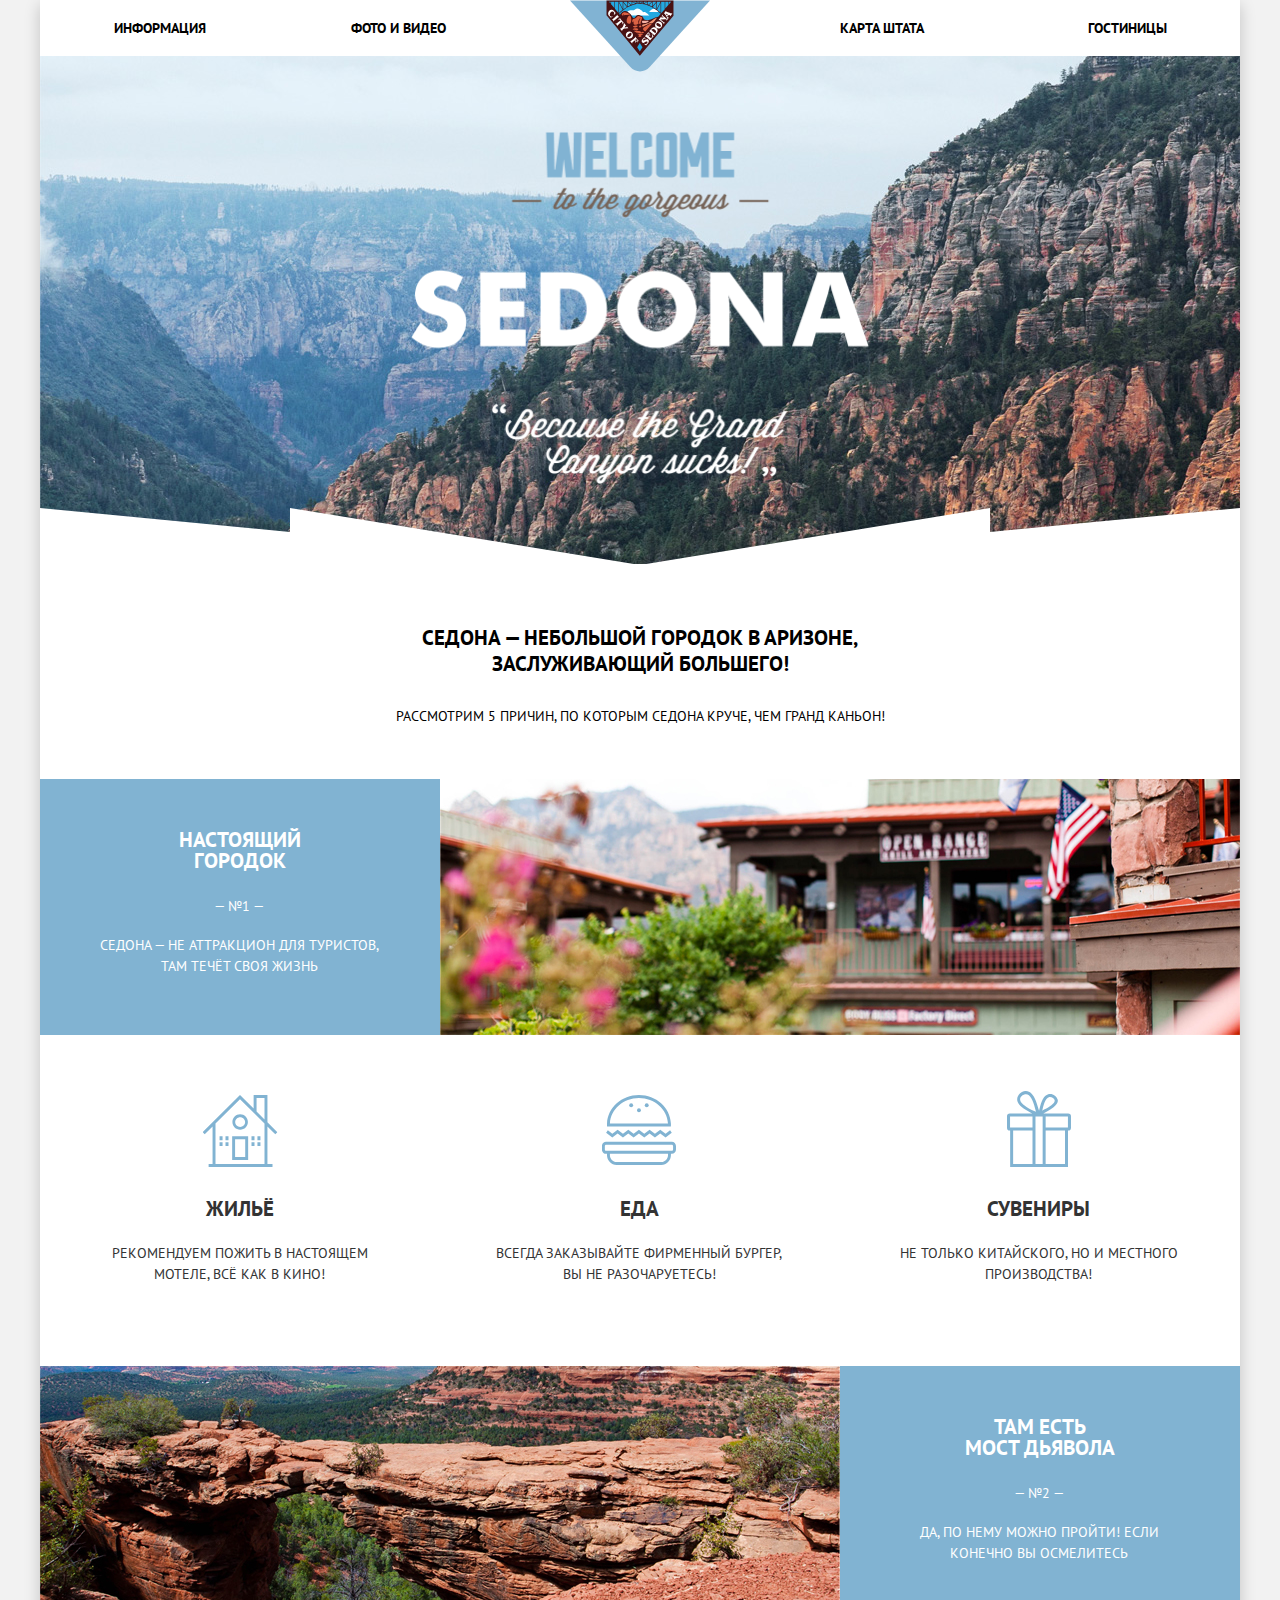
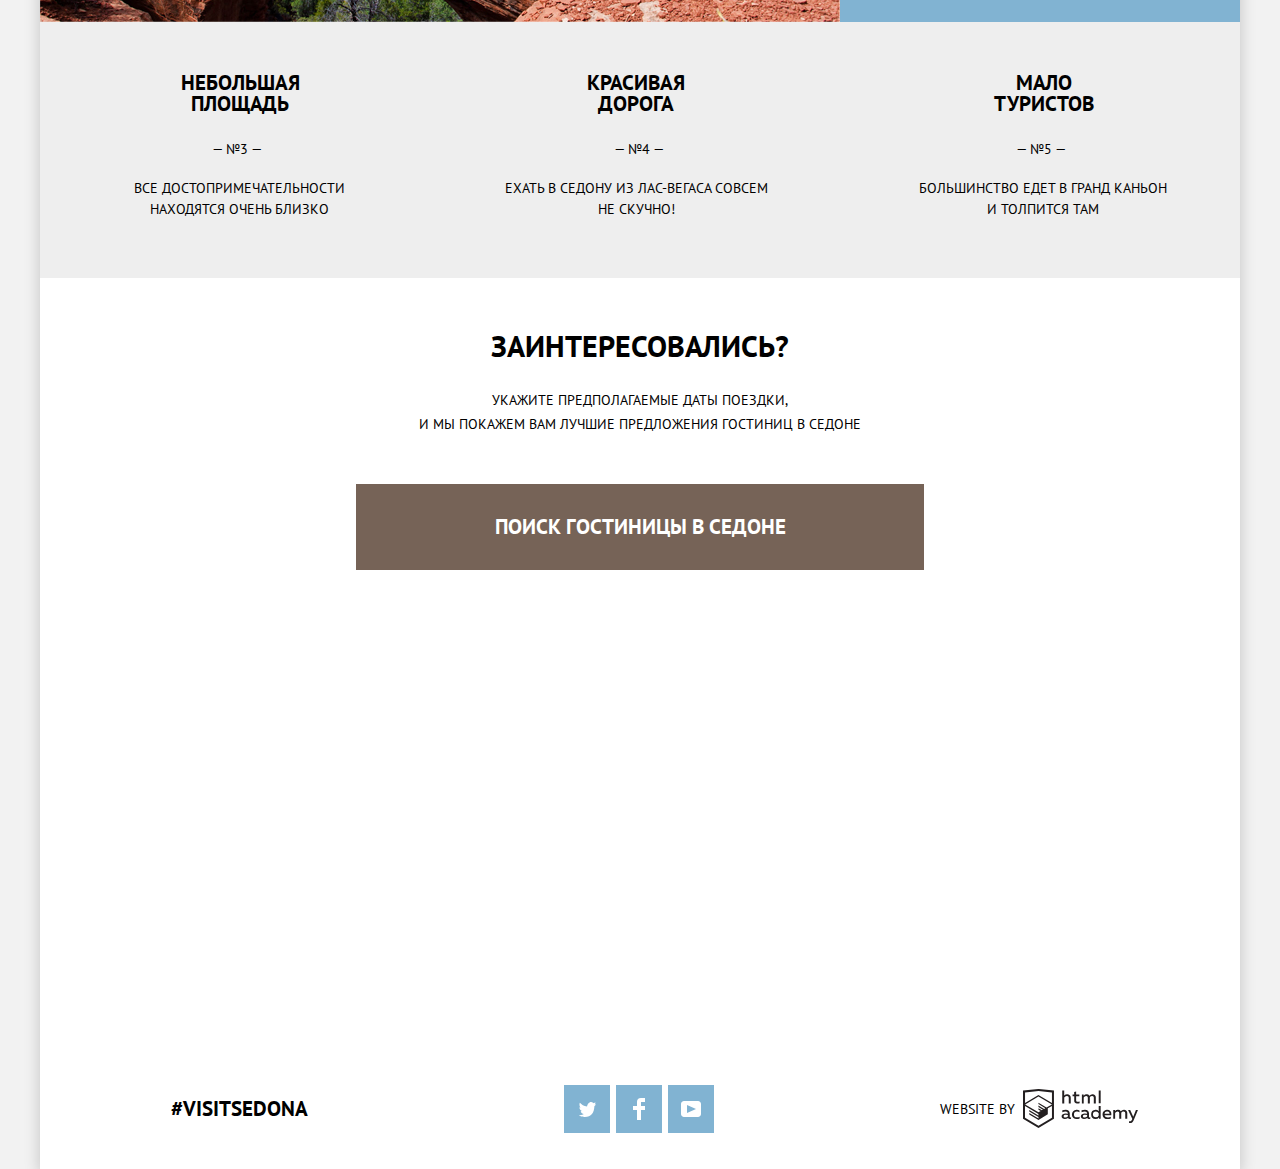
==== index.html @ f21158f3 "add padding in form" ====
<!DOCTYPE html>
<html lang="ru">
  <head>
    <meta charset="utf-8">
    <title>HTML Academy: Седона</title>
    <link href="https://fonts.googleapis.com/css?family=PT+Sans:400,700&amp;subset=cyrillic" rel="stylesheet">
    <link href="css/normalize.css" rel="stylesheet">
    <link href="css/style.css" rel="stylesheet">
  </head>
  <body>
    <header class="main-header container">
      <nav class="main-navigator">
        <a class="main-logo">
          <img src="img/logo-sedona.svg" width="140" height="72" alt="Логотип Седоны">
        </a>
        <ul class="navigation">
          <li class="navigation-item"><a href="#">Информация</a></li>
          <li class="navigation-item"><a href="#">Фото и видео</a></li>
          <li class="trasparent"><a href="#"></a></li>
          <li class="navigation-item"><a href="#">Карта штата</a></li>
          <li class="navigation-item"><a class="hotels" href="catalog.html">Гостиницы</a></li>
        </ul>
      </nav>
    </header>

    <main class="container">
      <section class="intro">
        <h1 class="visually-hidden">Sedona</h1>
        <img src="img/welcome.png" width="458" height="352" alt="Седона.Добро пожаловать">
      </section>

      <section class="features">
        <div class="features-introduction">
          <h3 class="introduction-title">Седона — небольшой городок в Аризоне, заслуживающий большего!</h3>
          <p class="introduction-text">Рассмотрим 5 причин, по которым Седона круче, чем гранд каньон!</p>
        </div>
        <ul class="features-list">
          <li class="feature feature-blue">
            <div class="feature-content">
              <h3>Настоящий городок</h3>
              <p class="feature-number">— №1 —</p>
              <p class="feature-text">Седона — не аттракцион для туристов, там течёт своя жизнь</p>
            </div>
            <div class="feature-image">
              <img src="img/background-photo-1.jpg" width="800" height="256" alt="Город">
            </div>
            <ul class="advice-list">
              <li class="advice-item advice-item-house">
                <h3 class="advice-heading">Жильё</h3>
                <p>Рекомендуем пожить в настоящем мотеле, всё как в кино!</p>
              </li>
              <li class="advice-item advice-item-food">
                <h3 class="advice-heading">Еда</h3>
                <p>Всегда заказывайте фирменный бургер, вы не разочаруетесь!</p>
              </li>
              <li class="advice-item advice-item-gift">
                <h3 class="advice-heading">Сувениры</h3>
                <p>Не только китайского, но и местного производства!</p>
              </li>
            </ul>
          </li>

          <li class="feature feature-blue">
            <div class="feature-image">
              <img src="img/background-photo-2.jpg" width="800" height="256" alt="Мост">
            </div>
            <div class="feature-content">
              <h3>Там есть<br> мост дьявола</h3>
              <p class="feature-number">— №2 —</p>
              <p class="feature-text" >Да, по нему можно пройти! Если конечно вы осмелитесь</p>
            </div>
          </li>

          <li class="feature">
            <div class="feature-content">
              <h3>Небольшая площадь</h3>
              <p>— №3 —</p>
              <p class="feature-desc">Все достопримечательности находятся очень близко</p>
            </div>
          </li>

          <li class="feature">
            <div class="feature-content">
              <h3>Красивая<br> дорога</h3>
              <p>— №4 —</p>
              <p class="feature-desc feature-desc-middle">Ехать в Седону из Лас-Вегаса совсем не скучно!</p>
            </div>
          </li>

          <li class="feature">
            <div class="feature-content">
              <h3>Мало<br> туристов</h3>
              <p>— №5 —</p>
              <p class="feature-desc">Большинство едет в гранд каньон и толпится там</p>
            </div>
          </li>
        </ul>
      </section>

      <section class="administration">
        <h2 class="administration-title">Заинтересовались?</h2>
        <p class="administration-text">Укажите предполагаемые даты поездки,<br> и мы покажем вам лучшие предложения гостиниц в седоне</p>
        <button class="button-search button-search-brown" type="submit">Поиск гостиницы в Седоне</button>
        <div class="map">
          <form class="search-hotel" action="https://echo.htmlacademy.ru/" method="post">
          <div class="input-line">
            <label for="arrival">Дата заезда:</label>
            <div class="wrapper-line">
              <input class="date-field" type="text" id="arrival" name="arrival" placeholder="24 апреля 2017">
              <button class="button-calendar" type="button"></button>
            </div>
          </div>
          <div class="input-line">
            <label for="departure">Дата выезда:</label>
            <div class="wrapper-line">
              <input class="date-field" type="text" id="departure" name="departure" placeholder="4 июля 2017">
              <button class="button-calendar" type="button"></button>
          </div>
          </div>
          <div class="input-line">
            <label for="adults-amount">Взрослые:</label>
            <div class="wrapper">
              <button class="button-minus" type="button"></button>
              <input class="number-field" type="text" id="adults-amount" name="adults-amount" placeholder="2">
              <button class="button-plus" type="button"></button>
            </div>

            <label class="children-amount-text" for="children-amount">Дети:</label>
            <div class="wrapper">
              <button class="button-minus" type="button"></button>
              <input class="number-field" type="text" id="children-amount" name="children-amount" placeholder="0">
              <button class="button-plus" type="button"></button>
            </div>
          </div>
          <button class="button-search button-search-blue" type="submit">Найти</button>
        </form>
          <iframe src="https://www.google.com/maps/embed?pb=!1m18!1m12!1m3!1d15572.247861938331!2d-111.78183728934037!3d34.86472305186174!2m3!1f0!2f0!3f0!3m2!1i1024!2i768!4f13.1!3m3!1m2!1s0x872da132f942b00d%3A0x5548c523fa6c8efd!2z0KHQtdC00L7QvdCwLCDQkNGA0LjQt9C-0L3QsCA4NjMzNiwg0KHQqNCQ!5e0!3m2!1sru!2sru!4v1552736675651" width="1200" height="473" frameborder="0" style="border:0" allowfullscreen></iframe>
        </div>
      </section>

    </main>

    <footer class="main-footer container">
      <p class="footer-hashtag">#visitsedona</p>

      <ul class="footer-social">
        <li><a class="social-button twitter" href="#"><span class="visually-hidden">Твиттер</span></a></li>
        <li><a class="social-button facebook" href="#"><span class="visually-hidden">Фейсбук</span></a></li>
        <li><a class="social-button youtube" href="#"><span class="visually-hidden">Ютюб</span></a></li>
      </ul>

      <address class="footer-copyright">
        <span class="footer-text">Website by</span>
        <a class="academy-logo" href="https://htmlacademy.ru/intensive/htmlcss">
          <span class="visually-hidden">HTML Academy</span>
        </a>
      </address>

    </footer>
    <script src="js/script.js"></script>
  </body>
</html>
---- css/style.css ----
body {
  width: 1200px;
  margin: 0 auto;
  padding: 0;

  font-weight: 400;
  font-size: 14px;
  line-height: 21px;
  font-family: "PT Sans", Arial, sans-serif;
  color: #000000;
  text-transform: uppercase;

  background-color: #f2f2f2;
  box-shadow: 0 5px 15px rgba(0, 1, 1, 0.2);
}

.container {
  background-color: #ffffff;
}

a {
  text-decoration: none;
}
.main-navigator {
  position: relative;
}
.navigation {
  display: flex;
  justify-content: space-between;
  width: 100%;
  min-height: 56px;
  margin: 0;
  padding: 0;

  list-style: none;
}
.navigation-item {
  display: flex;
  flex-grow: 1;
  flex-basis: 0;
  justify-content: center;
  align-items: center;
  min-height: 56px;
}

.hotels {
  margin-left: 13px;
}

.trasparent {
  width: 244px;
}

.navigation a {
  display: flex;
  align-items: center;
  min-height: 26px;

  list-style: none;
  font-weight: 700;
  line-height: 26px;
  color: #000000;
}

.navigation a:active,
.navigation a:focus {
  color: #766357;
}

.navigation a:hover {
  color: #81b3d2;
}

.main-logo {
  position: absolute;
  top: 0;
  left: calc(50% - 70px);
  z-index: 1;
}

.navigation a:active,
.navigation a:focus {
  color: rgba(0, 0, 0, 0.3);
}
.intro {
  position: relative;

  height: 508px;

  background-image: url("../img/background-intro.jpg");
  background-color: #8cb1d1;
  background-repeat: no-repeat;
  background-position: center -57px;
}

.intro::after {
  content: "";
  position: absolute;
  right: 0;
  bottom: -3px;
  left: 0;

  height: 59px;

  background-image: url("../img/intro-mask.svg");
  background-repeat: no-repeat;
}
.intro img {
  display: block;
  margin: 55px auto 0;
}

.features-list,
.advice-list {
  display: flex;
  flex-wrap: wrap;
  margin: 0;
  padding: 0;

  list-style: none;
}

.advice-item {
  position: relative;

  box-sizing: border-box;
  width: 33.3%;
  padding-top: 163px;
  padding-right: 50px;
  padding-bottom: 81px;
  padding-left: 50px;
}
.advice-item .advice-heading {
  margin-bottom: 24px;
}

.advice-item p {
  margin-bottom: 0;
}

.advice-item::before {
  content: "";
  position: absolute;
  left: 50%;

  display: block;

  transform: translateX(-50%);
}
.advice-item-house::before {
  top: 60px;

  width: 75px;
  height: 72px;

  background-image: url("../img/icon-house.svg");
}
.advice-item-food::before {
  top: 60px;

  width: 74px;
  height: 70px;

  background-image: url("../img/icon-food.svg");
}
.advice-item-gift::before {
  top: 56px;

  width: 64px;
  height: 76px;

  background-image: url("../img/icon-gift.svg");
}

.introduction-title {
  width: 500px;
  padding-left: 350px;

  font-weight: 700;
  font-size: 21px;
  line-height: 26px;
  text-align: center;
}

.features-introduction {
  padding-top: 40px;
  padding-bottom: 50px;
}

.introduction-text {
  margin: 0;
  margin-top: 26px;

  line-height: 26px;
  text-align: center;
}

.feature {
  flex-grow: 1;

  text-align: center;

  background-color: #eeeeee;
}

.feature h3 {
  margin-top: 0;


  font-weight: 700;
  font-size: 21px;
  line-height: 21px;
}

.feature-blue {
  display: flex;
  flex-wrap: wrap;
  width: 100%;

  color: #ffffff;

  background-color: #81b3d2;
}
.feature-blue .feature-content {
  width: 33.33%;
}
.feature-image {
  width: 66.67%;
}
.feature-content {
  box-sizing: border-box;
  min-height: 256px;
  padding-top: 50px;
  padding-right: 50px;
  padding-left: 50px;
}

.feature-content p {
  margin-bottom: 0;
  margin-left: -2px;
}

.feature-content .feature-text {
  width: 302px;
  margin-top: -4px;
}

.feature-content .feature-text {
  margin-top: 18px;
}

.feature-content .feature-desc {
  width: 250px;
  margin-top: 18px;
  margin-left: 4px;
  padding-left: 20px;
}
.feature-content .feature-desc-middle {
  width: 270px;
  padding-left: 11px;
}
.feature-content h3 {
  width: 200px;
  margin-bottom: 25px;
  padding-left: 50px;
}
.feature-image img {
  display: block;
}

.advice-list {
  min-width: 100%;

  background-color: #ffffff;
}
.advice-list p {
  color: #333333;
}
.advice-list h3 {
  color: #333333;
}

.administration-title {
  margin-top: 50px;
  margin-bottom: 24px;

  font-size: 30px;
  line-height: 36px;
  text-align: center;
}
.administration-text {
  margin-top: 0;
  margin-bottom: -7px;

  line-height: 24px;
  text-align: center;
}
.map {
  position: relative;
}
.map img {
  display: block;
}

.search-hotel {
  position: absolute;
  top: 0;
  left: 50%;

  display: none;
  box-sizing: border-box;
  width: 568px;
  padding: 55px;

  background-color: #ffffff;
  transform: translateX(-50%);
}
@keyframes bounce {
  0% {
    transform: translate(-50%,-100px);
  }
  70% {
    transform: translate(-50%, 40px);
  }
  90% {
    transform: translate(-50%, -10px);
  }
  100% {
    transform: translate(-50%, 0px);
  }
}
.search-hotel-open {
  display: block;

  animation-name: bounce;
  animation-duration: 0.6s;
}
.search-hotel .input-line {
  display: flex;
  justify-content: space-between;
  align-items: center;
  margin-top: 0;
  margin-bottom: 30px;
}
.search-hotel .wrapper-line {
  position: relative;

  display: -webkit-box;
  display: -ms-flexbox;
  display: flex;
  -webkit-box-pack: justify;
  -ms-flex-pack: justify;
  justify-content: space-between;
  -webkit-box-align: center;
  -ms-flex-align: center;
  align-items: center;
}
.search-hotel label,
.search-hotel input {
  font-weight: 700;
  line-height: 26px;
  color: #000000;
  text-transform: uppercase;

  opacity: 1;
}

.search-hotel input::placeholder {
  color: #000000;
}

.serch-hotel label {
  width: 149px;
}
.search-hotel input {
  background-color: #f2f2f2;
  border: 2px solid #f2f2f2;
  outline: none;
}
.search-hotel input:hover {
  background-color: #ebebeb;
  border: 2px solid #ebebeb;
}
.search-hotel input:focus {
  background-color: #ffffff;
  border: 2px solid #e5e5e5;
}
.date-field {
  position: relative;

  box-sizing: border-box;
  width: 346px;
  height: 38px;
  padding-top: 4px;
  padding-bottom: 4px;
  padding-left: 13px;
}

.button-calendar {
  position: absolute;
  top: 0;
  right: 0;

  width: 38px;
  height: 38px;

  font-size: 0;

  background-color: transparent;
  background-image: url("../img/calendar-normal.svg");
  background-repeat: no-repeat;
  background-position: center;
  border: 0;
}

.button-calendar:hover {
  background-image: url(../img/calendar-hover.svg);
}

.button-calendar:active {
  background-image: url(../img/calendar-active.svg);
}

.number-field {
  position: relative;

  box-sizing: border-box;
  width: 38px;
  height: 38px;
  padding-top: 4px;
  padding-bottom: 4px;

  text-align: center;
}
.children-amount-text {
  position:relative;
  left: 12px;
}
.wrapper {
  display: flex;
}
.button-minus,
.button-plus {
  position: relative;

  width: 38px;
  height: 38px;

  font-size: 0;

  background-color: #f2f2f2;
  border: 0;
}


.button-minus::before,
.button-plus::before,
.button-plus::after {
  content: "";
  position: absolute;
  top: 50%;
  right: 50%;

  width: 12px;
  height: 3px;

  background-color: #a9a9a9;
  transform: translate(50%, -50%);
}
.button-plus::after {
  transform: translate(50%, -50%) rotate(90deg);
}

.button-plus:hover:before,
.button-plus:hover:after,
.button-minus:hover:before {
  background-color: #000000;
}

.button-plus:active:before,
.button-plus:active:after,
.button-minus:active:before {
  background-color: #81b3d2;
}

.button-search {
  display: inline-block;

  font-weight: 700;
  font-size: 21px;
  line-height: 26px;
  vertical-align: top;
  color: #ffffff;
  text-transform: uppercase;

  border: none;
}
.button-search.button-search-brown {
  display: block;
  width: 568px;
  height: 86px;
  margin-top: 55px;
  margin-right: auto;
  margin-left: auto;

  background-color: #766357;
  background-position: center;
}
.button-search.button-search-brown:hover {
  background-color: #604e43;
}
.button-search.button-search-brown:active {
  color: rgba(255, 255, 255, 0.3);
}
.button-search.button-search-blue {
  width: 100%;
  height: 58px;
  margin-top: 24px;

  background-color: #81b3d2;
  background-position: center;
}
.button-search.button-search-blue:hover {
  background-color: #669ec0;
}
.button-search.button-search-blue:active {
  color: rgba(255, 255, 255, 0.3);

  background-color: #5496bd;
}

.main-footer {
  display: flex;
  padding-top: 36px;
  padding-bottom: 36px;
}
.footer-social {
  display: flex;
  justify-content: center;
  width: 33.3%;
  margin: 0;
  padding: 0;
}
.footer-social li {
  margin-right: 6px;

  list-style: none;
}
.footer-social li:last-child {
  margin-right: 0;
}
.footer-hashtag {
  display: flex;
  justify-content: center;
  align-items: center;
  width: 33.3%;
  margin: 0;

  font-weight: 700;
  font-size: 21px;
  line-height: 26px;
}

.footer-copyright {
  display: flex;
  justify-content: center;
  align-items: center;
  width: 33.3%;
}
.footer-text {
  margin-right: 8px;

  font-style: normal;
  line-height: 26px;
}
.academy-logo {
  display: inline-block;
  width: 115px;
  height: 41px;

  vertical-align: top;

  background-image: url("../img/logo-htmlacademy-black.svg");
  background-repeat: no-repeat;
  background-position: center;
}
.academy-logo:hover {
  background-image: url("../img/logo-htmlacademy-blue.svg");
}
.academy-logo:active,
.academy-logo:focus {
  background-image: url("../img/logo-htmlacademy-gray.svg");
}
.social-button {
  display: inline-block;
  width: 46px;
  height: 48px;

  vertical-align: top;

  background-color: #81b3d2;
  background-repeat: no-repeat;
  background-position: center;
}
.social-button:hover {
  background-color: #669ec0;
}

.social-button:active,
.social-button:focus {
  background-color: #5496bd;
}
.social-button.twitter {
  background-image: url("../img/twitter-normal.svg");
}
.social-button.twitter:active,
.social-button.twitter:focus {
  background-image: url("../img/twitter-active.svg");
}

.social-button.facebook {
  background-image: url("../img/facebook-normal.svg");
}
.social-button.facebook:active,
.social-button.facebook:focus {
  background-image: url("../img/facebook-active.svg");
}

.social-button.youtube {
  background-image: url("../img/youtube-normal.svg");
}

.social-button.youtube:active,
.social-button.youtube:focus {
  background-image: url("../img/youtube-active.svg");
}
.visually-hidden {
  font-size: 0;

  visibility: hidden;
}
.options {
  height: 217px;

  background-image: url("../img/filter-background.jpg");
  background-repeat: no-repeat;
  background-position: 50%;
}

.filters {
  display: flex;
  padding-right: 73px;
  padding-left: 73px;

  color: #ffffff;
}
.filters legend {
  margin-bottom: 25px;

  font-weight: 700;
  font-size: 16px;
  line-height: 21px;
}

.filters ul {
  margin: 0;
  padding: 0;

  list-style: none;
}

.options label {
  display: block;
  margin-bottom: 23px;
  padding-left: 40px;
}
.filter-input-checkbox {
  position: absolute;

  -webkit-appearance: none;
     -moz-appearance: none;
          appearance: none;
}
@media screen and (-ms-high-contrast: active), (-ms-high-contrast: none) {
  .filter-input-checkbox {
    display: none;
  }
  .button-plus::before,
  .button-plus::after {
    display: none;
  }
  .button-plus {
    background-image: url("../img/plus.svg");
    background-repeat: no-repeat;
    background-position: center;
  }
  .button-plus:hover {
    background-image: url("../img/plus-black.svg");
  }
  .button-plus:active {
    background-image: url("../img/plus-blue.svg");
  }
}
.check-box {
  position: absolute;

  width: 23px;
  height: 23px;
  margin-left: -40px;

  background-image: url("../img/checkbox-off.svg");
}

.filter-input-checkbox:checked + .check-box {
  width: 27px;
  height: 23px;

  background-image: url("../img/checkbox-on.svg");
}

.filter-input-checkbox:checked:focus + .check-box {
  background-image: url("../img/checkbox-on.svg");
  outline: 2px solid rgb(77, 144, 254);
}

.filter-input-checkbox:focus + .check-box {
  background-image: url("../img/checkbox-off.svg");
  outline: 2px solid rgb(77, 144, 254);
}

.filter-input-checkbox:disabled + .check-box {
  background-image: url("../img/checkbox-off-disabled.svg");
}

.filter-input-checkbox:checked:disabled + .check-box {
  background-image: url("../img/checkbox-on-disabled.svg");
}

.filters fieldset {
  margin-top: 28px;
  margin-bottom: 31px;
  padding: 0;

  border: none;
}

.filters .filter-infrastructure {
  margin-right: 115px;
}

.filter-cost {
  margin-left: auto;
}

.filter-cost .filter-cost-title {
  margin-bottom: 9px;
}
.price-controls {
  position: relative;

  height: 34px;
  margin-bottom: 20px;

  font-size: 0;

  border: 2px solid #ffffff;
  border-radius: 2px;
}
.price-controls::after {
  content: "";
  position: absolute;
  top: 50%;
  left: 50%;

  width: 2px;
  height: 22px;

  background: #ffffff;
  transform: translate(-50%, -50%);
}
.price-controls label {
  display: inline-block;

  font-size: 14px;
  line-height: 34px;
  vertical-align: top;
  vertical-align: top;

  cursor: pointer;
}
.price-controls .min-price,
.price-controls .max-price {
  width: 90px;
  padding-left: 67px;
}
.price-controls .max-price {
  position: relative;
  right: 10px;
}
.price-controls input {
  width: 50px;
  height: 34px;
  margin: 0;

  font: inherit;
  color: inherit;

  background: none;
  border: none;
}
.range-controls {
  position: relative;

  margin-bottom: 32px;
}

.range-controls .scale {
  height: 2px;

  background: rgba(255, 255, 255, 0.3);
}
.range-controls .bar {
  width: 80%;
  height: 2px;

  background: #ffffff;
}
.range-toggle {
  position: absolute;
  top: -9px;

  width: 4px;
  height: 4px;

  background: #ababab;
  border: 8px solid #ffffff;
  border-radius: 50%;
  box-shadow: 0 2px 1px 0 rgba(0, 1, 1, 0.2);
  cursor: pointer;
}
.range-toggle:hover {
  background: #1c4f80;
}

.range-toggle-min {
  left: 0;
}

.range-toggle-max {
  left: 80%;
}

.btn-transparent {
  display: block;
  margin: 0 auto;
  padding: 6px 35px;

  font-size: 14px;
  line-height: 20px;
  color: #ffffff;
  text-transform: uppercase;

  background: transparent;
  border: 2px solid #ffffff;
  border-radius: 2px;
  cursor: pointer;
}
.btn-transparent:hover {
  color: #000000;

  background: #ffffff;
}

.catalog-list {
  margin: 0;
  padding: 0;

  list-style: none;
}

.catalog-item-info {
  display: flex;
  flex-direction: column;
  justify-content: space-between;
  padding-left: 30px;
}

.catalog-item {
  display: flex;
  padding-top: 30px;
  padding-right: 73px;
  padding-bottom: 30px;
  padding-left: 73px;

  border-bottom: 1px solid #e5e5e5;
}

.catalog-item img {
  display: block;
}

.catalog-item h3 {
  margin: 0;

  font-size: 21px;
  line-height: 21px;
  color: #000000;
}

.catalog-item h3:hover {
  color: #81b3d2;
}

.catalog-item h3:active,
.catalog-item h3:focus {
  color: #cacaca;
}

.catalog-category,
.catalog-item-price {
  display: flex;
  flex-direction: column;
  margin: 0;

  color: #333333;
}
.bottom-line {
  display: flex;
}
.catalog-item-rating {
  display: flex;
  flex-direction: column;
  justify-content: space-between;
  margin-left: auto;

  text-align: right;
}

.rating {
  width: 110px;
  height: 27px;
  margin: 0;

  line-height: 27px;
  text-align: center;
  color: #666666;

  background-color: #f2f2f2;
}

.star {
  display: inline-block;
  width: 18px;
  height: 17px;

  vertical-align: top;

  background-image: url("../img/star.svg");
  background-repeat: no-repeat;
}

.sorting {
  display: flex;
  align-items: center;
  height: 86px;
  min-height: 86px;
  padding-right: 73px;
  padding-left: 73px;

  border-bottom: 1px solid #e5e5e5;
}
.sorting h3 {
  margin-right: 49px;

  font-size: 21px;
  line-height: 26px;
}

.sorting-text {
  font-size: 12px;
  line-height: 18px;
}

.sorting-list {
  display: flex;

  list-style: none;
}

.sorting-item {
  margin-right: 33px;

  font-size: 12px;
  line-height: 18px;
  color: rgba(0, 0, 0, 0.3);

  border-bottom: 1px dotted #81b3d2;
}
.sorting-item:hover {
  color: #81b3d2;
}
.sorting-item:active {
  color: #000000;

  border-bottom: none;
}
.sorting-item.sorting-item-selected {
  color: #81b3d2;

  border-bottom: none;
}
.amount-sorting {
  margin-left: auto;

  line-height: 10px;
}
.triangle-up {
  display: inline-block;
  width: 11px;
  height: 10px;
  margin-right: 12px;
  overflow: hidden;

  background-image: url("../img/icon-up.svg");
}

.triangle-up:hover {
  background-image: url("../img/icon-up-black.svg");
}

.triangle-up:active {
  background-image: url("../img/icon-up-blue.svg");
}

.triangle-down {
  display: inline-block;
  width: 11px;
  height: 10px;

  vertical-align: top;

  background-image: url("../img/icon-down.svg");
}

.current {
  background-image: url("../img/icon-down-blue.svg");
}

.button {
  display: inline-block;
  height: 27px;
  padding-right: 16px;
  padding-left: 16px;

  font-weight: 700;
  line-height: 27px;
  vertical-align: top;
  color: #ffffff;
}

.catalog-item .button {
  margin-top: 15px;
}

.button.button-brown {
  background-color: #766357;
}
.button.button-brown:hover {
  margin-right: 0;

  background-color: #604e43;
}

.button.button-brown:active {
  color: rgba(255, 255, 255, 0.3);

  background-color: #604e43;
}

.button.button-blue {
  margin-right: 6px;

  background-color: #81b3d2;
}

.button.button-blue:hover {
  background-color: #5496bd;
}

.button.button-blue:active,
.button.button-blue:focus {
  color: rgba(255, 255, 255, 0.3);
}
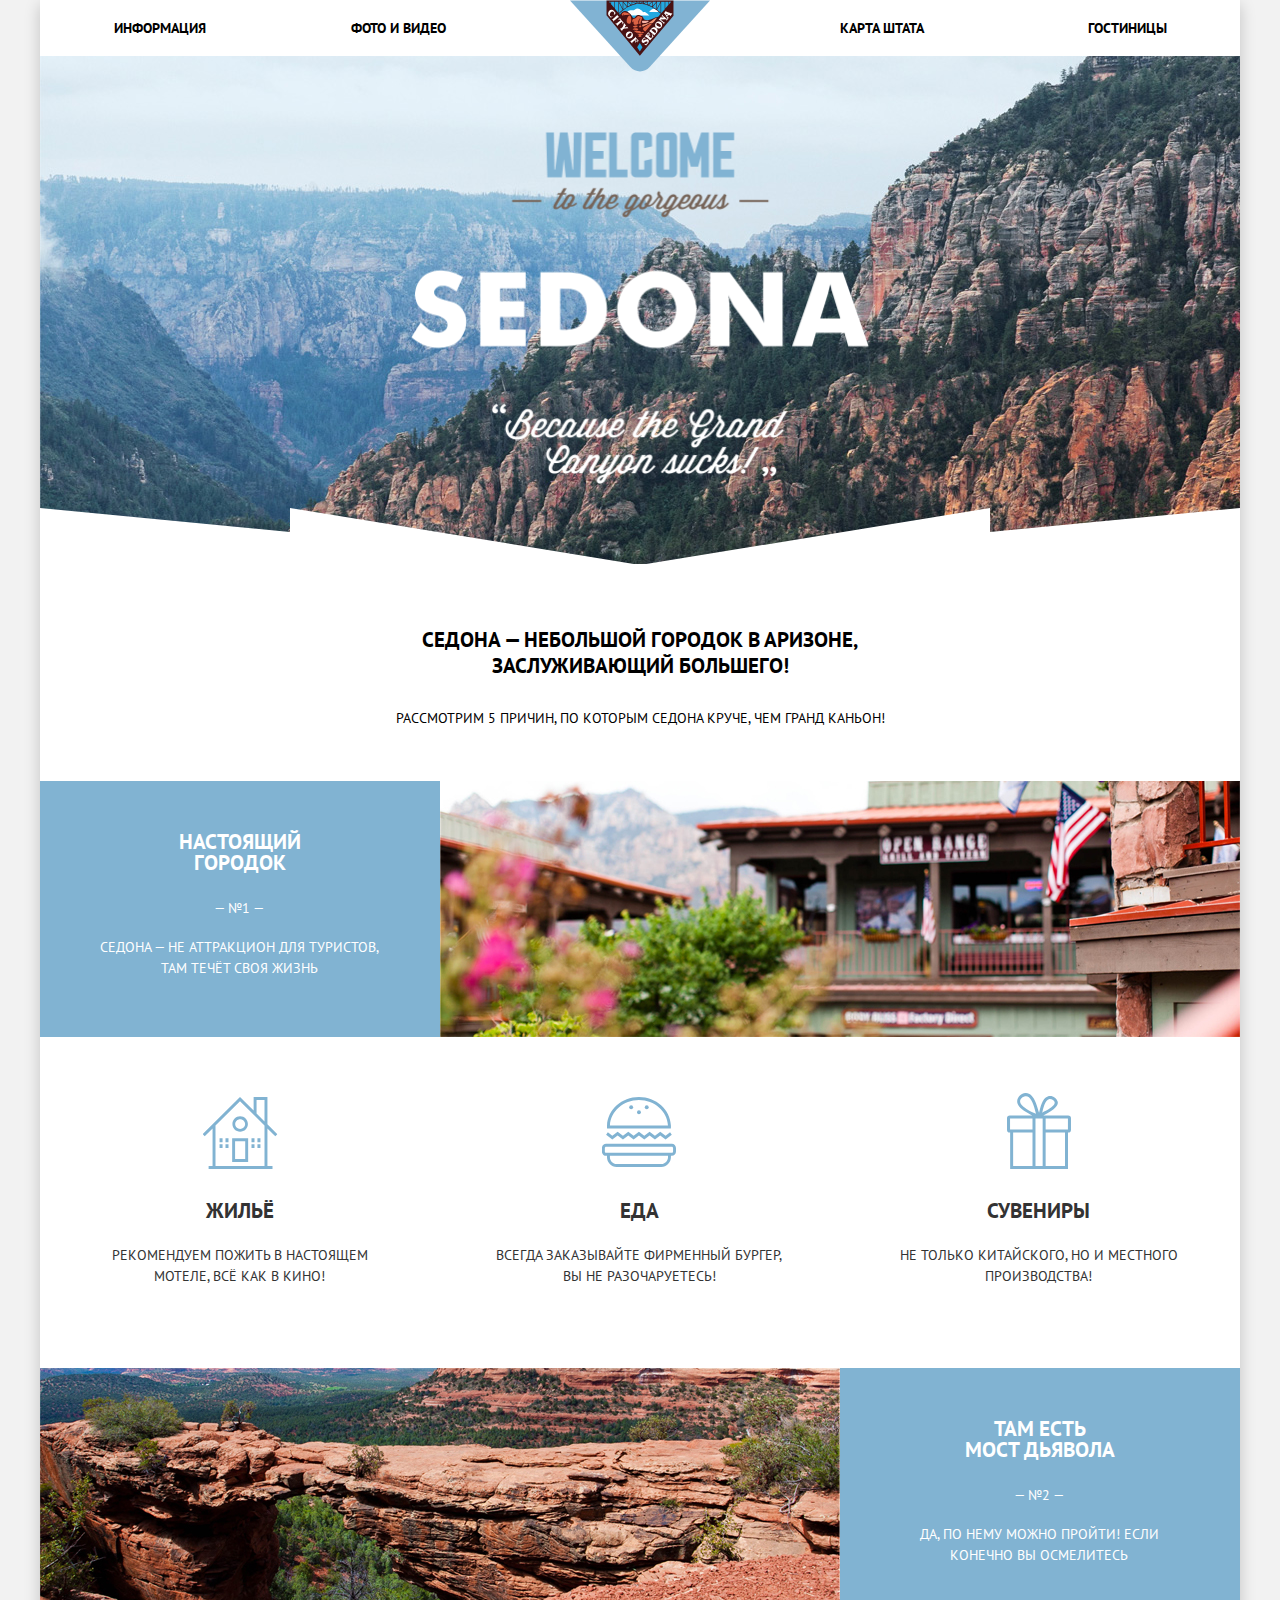
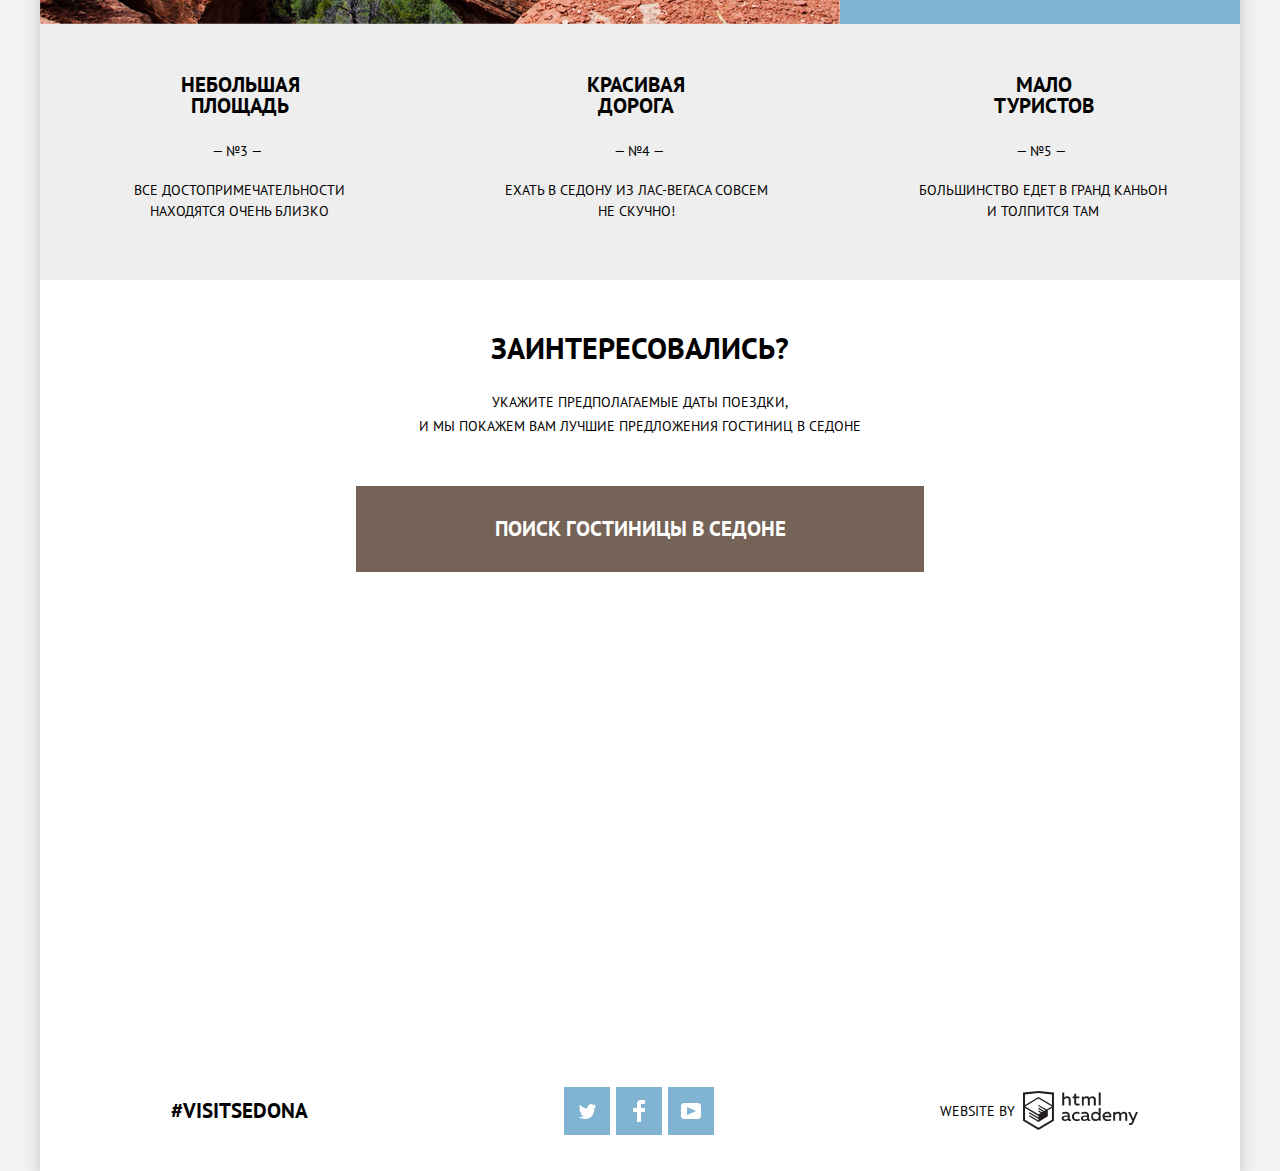
==== commit d20b0192: "delete frameborder" ====
--- a/index.html
+++ b/index.html
@@ -5,7 +5,7 @@
     <title>HTML Academy: Седона</title>
     <link href="https://fonts.googleapis.com/css?family=PT+Sans:400,700&amp;subset=cyrillic" rel="stylesheet">
     <link href="css/normalize.css" rel="stylesheet">
-    <link href="css/style.css" rel="stylesheet">
+    <link href="css/style.min.css" rel="stylesheet">
   </head>
   <body>
     <header class="main-header container">
@@ -134,7 +134,7 @@
           </div>
           <button class="button-search button-search-blue" type="submit">Найти</button>
         </form>
-          <iframe src="https://www.google.com/maps/embed?pb=!1m18!1m12!1m3!1d15572.247861938331!2d-111.78183728934037!3d34.86472305186174!2m3!1f0!2f0!3f0!3m2!1i1024!2i768!4f13.1!3m3!1m2!1s0x872da132f942b00d%3A0x5548c523fa6c8efd!2z0KHQtdC00L7QvdCwLCDQkNGA0LjQt9C-0L3QsCA4NjMzNiwg0KHQqNCQ!5e0!3m2!1sru!2sru!4v1552736675651" width="1200" height="473" frameborder="0" style="border:0" allowfullscreen></iframe>
+          <iframe src="https://www.google.com/maps/embed?pb=!1m18!1m12!1m3!1d15572.247861938331!2d-111.78183728934037!3d34.86472305186174!2m3!1f0!2f0!3f0!3m2!1i1024!2i768!4f13.1!3m3!1m2!1s0x872da132f942b00d%3A0x5548c523fa6c8efd!2z0KHQtdC00L7QvdCwLCDQkNGA0LjQt9C-0L3QsCA4NjMzNiwg0KHQqNCQ!5e0!3m2!1sru!2sru!4v1552736675651" width="1200" height="473"  style="border:0" allowfullscreen></iframe>
         </div>
       </section>
 
@@ -157,6 +157,6 @@
       </address>
 
     </footer>
-    <script src="js/script.js"></script>
+    <script src="js/script.min.js"></script>
   </body>
 </html>
--- a/css/style.min.css
+++ b/css/style.min.css
@@ -0,0 +1 @@
+@keyframes bounce{0%{transform:translate(-50%,-100px)}70%{transform:translate(-50%,40px)}90%{transform:translate(-50%,-10px)}to{transform:translate(-50%,0)}}body{width:1200px;margin:0 auto;padding:0;font-weight:400;font-size:14px;line-height:21px;font-family:"PT Sans",Arial,sans-serif;color:#000;text-transform:uppercase;background-color:#f2f2f2;box-shadow:0 5px 15px rgba(0,1,1,.2)}.container{background-color:#fff}a{text-decoration:none}.main-navigator{position:relative}.navigation{display:flex;flex-wrap:wrap;justify-content:space-between;width:100%;min-height:56px;margin:0;padding:0;list-style:none}.navigation-item{display:flex;flex-grow:1;flex-basis:0;justify-content:center;align-items:center;min-height:56px;max-width:20%}.hotels{margin-left:13px}.trasparent{width:244px}.navigation a{display:flex;align-items:center;min-height:26px;list-style:none;font-weight:700;line-height:26px;color:#000}.navigation a:active,.navigation a:focus{color:#766357}.catalog-item h3:hover,.navigation a:hover{color:#81b3d2}.main-logo{position:absolute;top:0;left:calc(50% - 70px);z-index:1}.navigation a:active,.navigation a:focus{color:rgba(0,0,0,.3)}.intro,.intro::after{background-repeat:no-repeat}.intro{background-color:#8cb1d1;background-position:center -57px;position:relative;height:508px;background-image:url(../img/background-intro.jpg)}.intro::after{content:"";position:absolute;right:0;bottom:-3px;left:0;height:59px;background-image:url(../img/intro-mask.svg)}.intro img{margin:55px auto 0}.advice-list,.features-list{display:flex;flex-wrap:wrap;margin:0;padding:0;list-style:none}.advice-item{position:relative;box-sizing:border-box;width:33.3%;padding:163px 50px 81px}.advice-item .advice-heading{margin-bottom:24px}.advice-item p{margin-bottom:0}.advice-item::before{content:"";position:absolute;left:50%;display:block;transform:translateX(-50%)}.advice-item-house::before{top:60px;width:75px;height:72px;background-image:url(../img/icon-house.svg)}.advice-item-food::before{top:60px;width:74px;height:70px;background-image:url(../img/icon-food.svg)}.advice-item-gift::before{top:56px;width:64px;height:76px;background-image:url(../img/icon-gift.svg)}.introduction-title{max-width:600px;margin:23px auto;font-weight:700;font-size:21px;line-height:26px;text-align:center}.features-introduction{padding-top:40px;padding-bottom:50px}.introduction-text{margin:26px 0 0;line-height:26px;text-align:center}.feature{flex-grow:1;text-align:center;background-color:#eee}.feature h3{margin-top:0;font-weight:700;font-size:21px;line-height:21px}.feature-blue{display:flex;flex-wrap:wrap;width:100%;color:#fff;background-color:#81b3d2}.feature-blue .feature-content{width:33.33%}.feature-image{width:66.67%}.feature-content{box-sizing:border-box;min-height:256px;padding-top:50px;padding-right:50px;padding-left:50px}.feature-content p{margin-bottom:0;margin-left:-2px}.feature-content .feature-text{width:302px;margin-top:18px}.feature-content .feature-desc{width:250px;margin-top:18px;margin-left:4px;padding-left:20px}.feature-content .feature-desc-middle{width:270px;padding-left:11px}.feature-content h3{width:200px;margin-bottom:25px;padding-left:50px}.catalog-item img,.feature-image img,.intro img,.map img{display:block}.advice-list{min-width:100%;background-color:#fff}.advice-list h3,.advice-list p{color:#333}.administration-title{margin-top:50px;margin-bottom:24px;font-size:30px;line-height:36px;text-align:center}.administration-text{margin-top:0;margin-bottom:-7px;line-height:24px;text-align:center}.map{position:relative}.search-hotel{position:absolute;top:0;left:50%;display:none;box-sizing:border-box;width:568px;padding:55px;background-color:#fff;transform:translateX(-50%)}.search-hotel-open{display:block;animation-name:bounce;animation-duration:.6s}.search-hotel .input-line,.search-hotel .wrapper-line{display:flex;justify-content:space-between;align-items:center}.search-hotel .input-line{margin-top:0;margin-bottom:30px}.search-hotel .wrapper-line{position:relative;display:-webkit-box;display:-ms-flexbox;-webkit-box-pack:justify;-ms-flex-pack:justify;-webkit-box-align:center;-ms-flex-align:center}.search-hotel input,.search-hotel label{font-weight:700;line-height:26px;color:#000;text-transform:uppercase;opacity:1}.search-hotel input::placeholder{color:#000;opacity:1}.serch-hotel label{width:149px}.search-hotel input{background-color:#f2f2f2;border:2px solid #f2f2f2;outline:0}.search-hotel input:hover{background-color:#ebebeb;border:2px solid #ebebeb}.search-hotel input:focus{background-color:#fff;border:2px solid #e5e5e5}.date-field{position:relative;box-sizing:border-box;width:346px;height:38px;padding-top:4px;padding-bottom:4px;padding-left:13px}.button-calendar{position:absolute;top:0;right:0;width:38px;height:38px;font-size:0;background-color:transparent;background-image:url(../img/calendar-normal.svg);background-repeat:no-repeat;background-position:center;border:0}.button-calendar:hover{background-image:url(../img/calendar-hover.svg)}.button-calendar:active{background-image:url(../img/calendar-active.svg)}.number-field{position:relative;box-sizing:border-box;width:38px;height:38px;padding-top:4px;padding-bottom:4px;text-align:center}.children-amount-text{position:relative;left:12px}.wrapper{display:flex}.button-minus,.button-plus{position:relative;width:38px;height:38px;font-size:0;background-color:#f2f2f2;border:0}.button-minus::before,.button-plus::after,.button-plus::before{content:"";position:absolute;top:50%;right:50%;width:12px;height:3px;background-color:#a9a9a9;transform:translate(50%,-50%)}.button-plus::after{transform:translate(50%,-50%) rotate(90deg)}.button-minus:hover:before,.button-plus:hover:after,.button-plus:hover:before{background-color:#000}.button-minus:active:before,.button-plus:active:after,.button-plus:active:before{background-color:#81b3d2}.button-search{display:inline-block;font-weight:700;font-size:21px;line-height:26px;vertical-align:top;color:#fff;text-transform:uppercase;border:0}.button-search.button-search-brown{display:block;width:568px;min-height:86px;margin-top:55px;margin-right:auto;margin-left:auto;background-color:#766357;background-position:center}.button-search.button-search-brown:hover{background-color:#604e43}.button-search.button-search-brown:active{color:rgba(255,255,255,.3)}.button-search.button-search-blue{width:100%;height:58px;margin-top:24px;background-color:#81b3d2;background-position:center}.button-search.button-search-blue:hover{background-color:#669ec0}.button-search.button-search-blue:active{color:rgba(255,255,255,.3);background-color:#5496bd}.main-footer{display:flex;padding-top:36px;padding-bottom:36px}.footer-social{display:flex;justify-content:center;width:33.3%;margin:0;padding:0}.footer-social li{margin-right:6px;list-style:none}.footer-social li:last-child{margin-right:0}.footer-hashtag{margin:0;font-weight:700;font-size:21px;line-height:26px}.footer-copyright,.footer-hashtag{display:flex;justify-content:center;align-items:center;width:33.3%}.footer-text{margin-right:8px;font-style:normal;line-height:26px}.academy-logo{display:inline-block;width:115px;height:41px;vertical-align:top;background-image:url(../img/logo-htmlacademy-black.svg);background-repeat:no-repeat;background-position:center}.academy-logo:hover{background-image:url(../img/logo-htmlacademy-blue.svg)}.academy-logo:active,.academy-logo:focus{background-image:url(../img/logo-htmlacademy-gray.svg)}.social-button{display:inline-block;width:46px;height:48px;vertical-align:top;background-color:#81b3d2;background-repeat:no-repeat;background-position:center}.social-button:hover{background-color:#669ec0}.social-button:active,.social-button:focus{background-color:#5496bd}.social-button.twitter{background-image:url(../img/twitter-normal.svg)}.social-button.twitter:active,.social-button.twitter:focus{background-image:url(../img/twitter-active.svg)}.social-button.facebook{background-image:url(../img/facebook-normal.svg)}.social-button.facebook:active,.social-button.facebook:focus{background-image:url(../img/facebook-active.svg)}.social-button.youtube{background-image:url(../img/youtube-normal.svg)}.social-button.youtube:active,.social-button.youtube:focus{background-image:url(../img/youtube-active.svg)}.visually-hidden{font-size:0;visibility:hidden}.options{height:217px;background-image:url(../img/filter-background.jpg);background-repeat:no-repeat;background-position:50%}.filters{display:flex;padding-right:73px;padding-left:73px;color:#fff}.filters legend{margin-bottom:25px;font-weight:700;font-size:16px;line-height:21px}.filters ul{margin:0;padding:0;list-style:none}.options label{display:block;margin-bottom:23px;padding-left:40px}.filter-input-checkbox{position:absolute;-webkit-appearance:none;-moz-appearance:none;appearance:none}@media screen and (-ms-high-contrast:active),(-ms-high-contrast:none){.button-plus::after,.button-plus::before,.filter-input-checkbox{display:none}.button-plus{background-image:url(../img/plus.svg);background-repeat:no-repeat;background-position:center}.button-plus:hover{background-image:url(../img/plus-black.svg)}.button-plus:active{background-image:url(../img/plus-blue.svg)}}.check-box{position:absolute;width:23px;height:23px;margin-left:-40px;background-image:url(../img/checkbox-off.svg)}.filter-input-checkbox:checked+.check-box{width:27px;height:23px;background-image:url(../img/checkbox-on.svg)}.filter-input-checkbox:checked:focus+.check-box{background-image:url(../img/checkbox-on.svg);outline:2px solid #4d90fe}.filter-input-checkbox:focus+.check-box{background-image:url(../img/checkbox-off.svg);outline:2px solid #4d90fe}.filter-input-checkbox:disabled+.check-box{background-image:url(../img/checkbox-off-disabled.svg)}.filter-input-checkbox:checked:disabled+.check-box{background-image:url(../img/checkbox-on-disabled.svg)}.filters fieldset{margin-top:28px;margin-bottom:31px;padding:0;border:0}.filters .filter-infrastructure{margin-right:115px}.filter-cost{margin-left:auto}.filter-cost .filter-cost-title{margin-bottom:9px}.price-controls{position:relative;height:34px;margin-bottom:20px;font-size:0;border:2px solid #fff;border-radius:2px}.price-controls::after{content:"";position:absolute;top:50%;left:50%;width:2px;height:22px;background:#fff;transform:translate(-50%,-50%)}.price-controls label{display:inline-block;font-size:14px;line-height:34px;vertical-align:top;cursor:pointer}.price-controls .max-price,.price-controls .min-price{width:90px;padding-left:67px}.price-controls .max-price{position:relative;right:10px}.price-controls input{width:50px;height:34px;margin:0;font:inherit;color:inherit;background:0 0;border:0}.range-controls{position:relative;margin-bottom:32px}.range-controls .scale{height:2px;background:rgba(255,255,255,.3)}.range-controls .bar{width:80%;height:2px;background:#fff}.range-toggle{position:absolute;top:-9px;width:4px;height:4px;background:#ababab;border:8px solid #fff;border-radius:50%;box-shadow:0 2px 1px 0 rgba(0,1,1,.2);cursor:pointer}.range-toggle:hover{background:#1c4f80}.range-toggle-min{left:0}.range-toggle-max{left:80%}.btn-transparent{display:block;margin:0 auto;padding:6px 35px;font-size:14px;line-height:20px;color:#fff;text-transform:uppercase;background:0 0;border:2px solid #fff;border-radius:2px;cursor:pointer}.btn-transparent:hover{color:#000;background:#fff}.catalog-list{margin:0;padding:0;list-style:none}.catalog-item-info{display:flex;flex-direction:column;justify-content:space-between;padding-left:30px}.catalog-item{display:flex;padding:30px 73px;border-bottom:1px solid #e5e5e5}.catalog-item h3{margin:0;font-size:21px;line-height:21px;color:#000}.catalog-item h3:active,.catalog-item h3:focus{color:#cacaca}.catalog-category,.catalog-item-price{display:flex;flex-direction:column;margin:0;color:#333}.bottom-line{display:flex}.catalog-item-rating{display:flex;flex-direction:column;justify-content:space-between;margin-left:auto;text-align:right}.rating{width:110px;height:27px;margin:0;line-height:27px;text-align:center;color:#666;background-color:#f2f2f2}.star{display:inline-block;width:18px;height:17px;vertical-align:top;background-image:url(../img/star.svg);background-repeat:no-repeat}.sorting{display:flex;align-items:center;height:86px;min-height:86px;padding-right:73px;padding-left:73px;border-bottom:1px solid #e5e5e5}.sorting h3{margin-right:49px;font-size:21px;line-height:26px}.sorting-text{font-size:12px;line-height:18px}.sorting-list{display:flex;list-style:none}.sorting-item{margin-right:33px;font-size:12px;line-height:18px;color:rgba(0,0,0,.3);border-bottom:1px dotted #81b3d2}.sorting-item:hover{color:#81b3d2}.sorting-item:active{color:#000;border-bottom:none}.sorting-item.sorting-item-selected{color:#81b3d2;border-bottom:none}.amount-sorting{margin-left:auto;line-height:10px}.triangle-down,.triangle-up{display:inline-block;width:11px;height:10px}.triangle-up{margin-right:12px;overflow:hidden;background-image:url(../img/icon-up.svg)}.triangle-up:hover{background-image:url(../img/icon-up-black.svg)}.triangle-up:active{background-image:url(../img/icon-up-blue.svg)}.triangle-down{vertical-align:top;background-image:url(../img/icon-down.svg)}.current{background-image:url(../img/icon-down-blue.svg)}.button{display:inline-block;height:27px;padding-right:16px;padding-left:16px;font-weight:700;line-height:27px;vertical-align:top;color:#fff}.catalog-item .button{margin-top:15px}.button.button-brown{background-color:#766357}.button.button-brown:hover{margin-right:0;background-color:#604e43}.button.button-brown:active{color:rgba(255,255,255,.3);background-color:#604e43}.button.button-blue{margin-right:6px;background-color:#81b3d2}.button.button-blue:hover{background-color:#5496bd}.button.button-blue:active,.button.button-blue:focus{color:rgba(255,255,255,.3)}
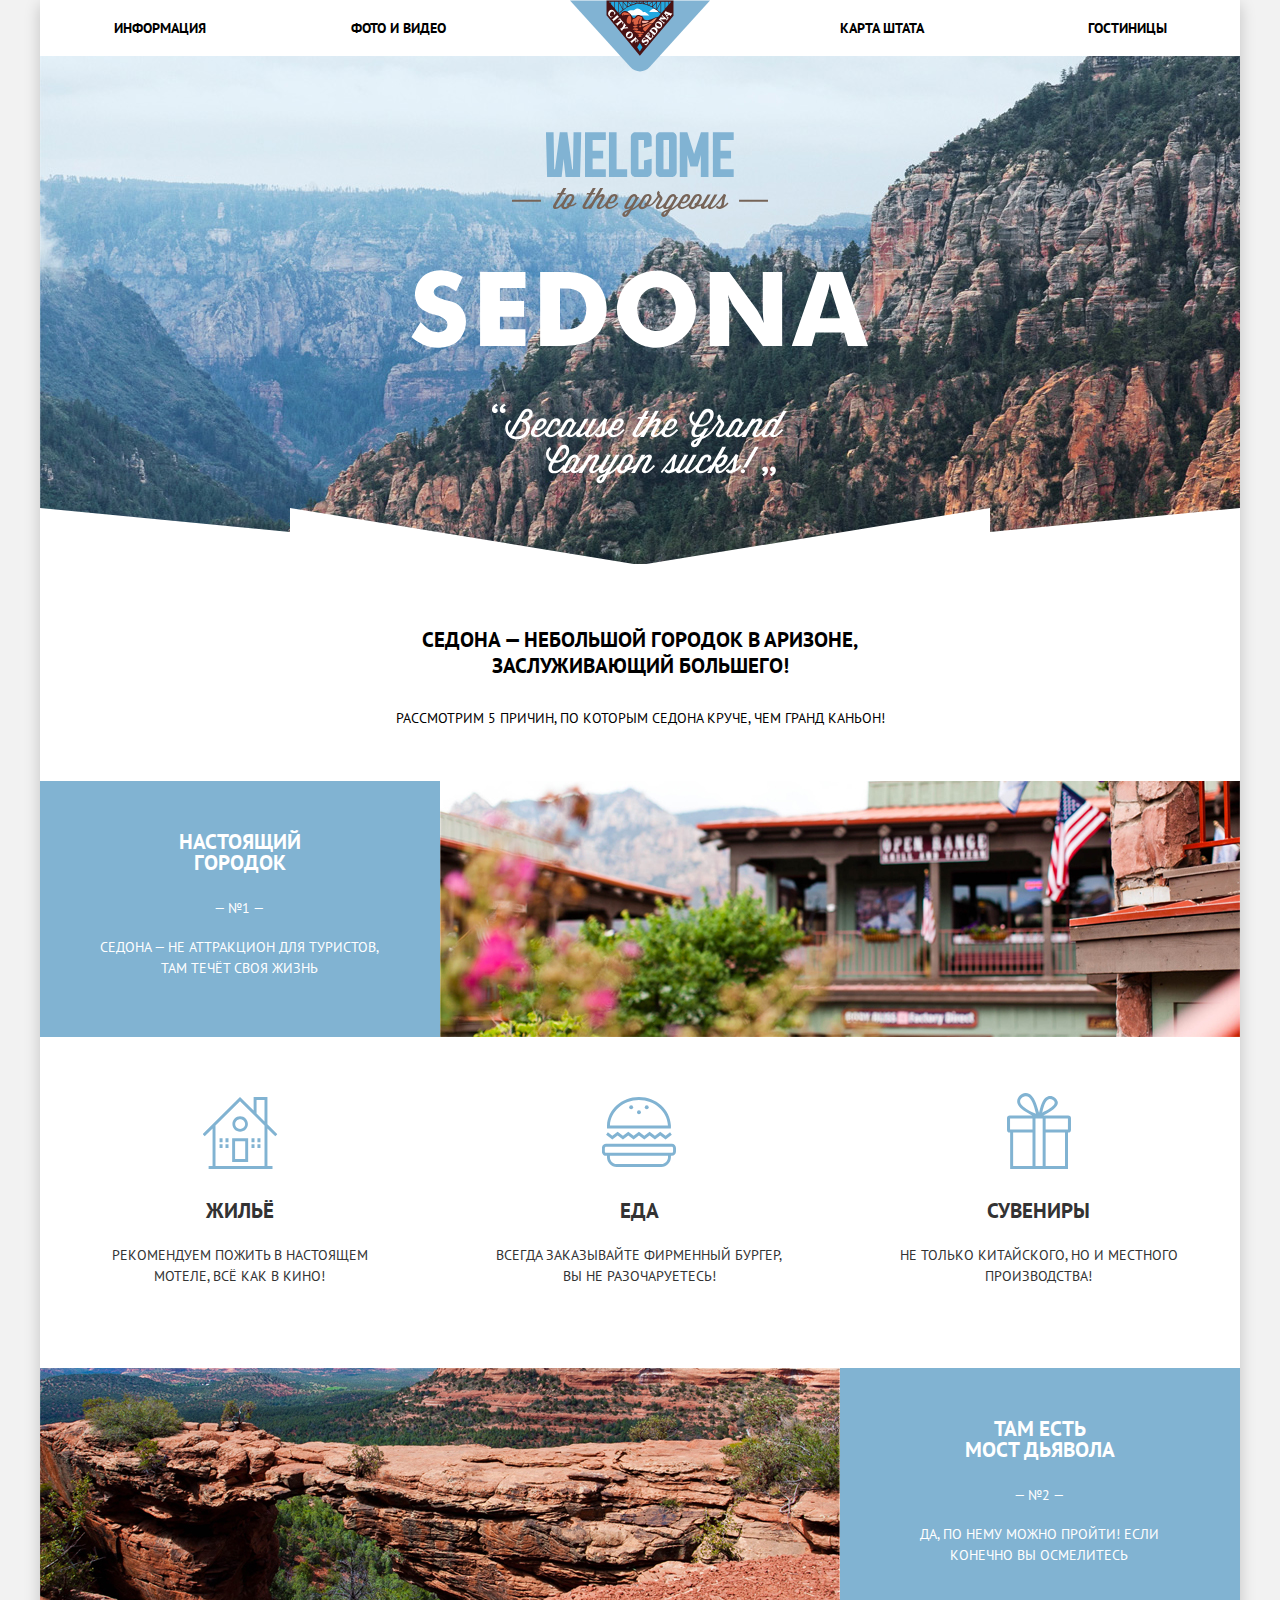
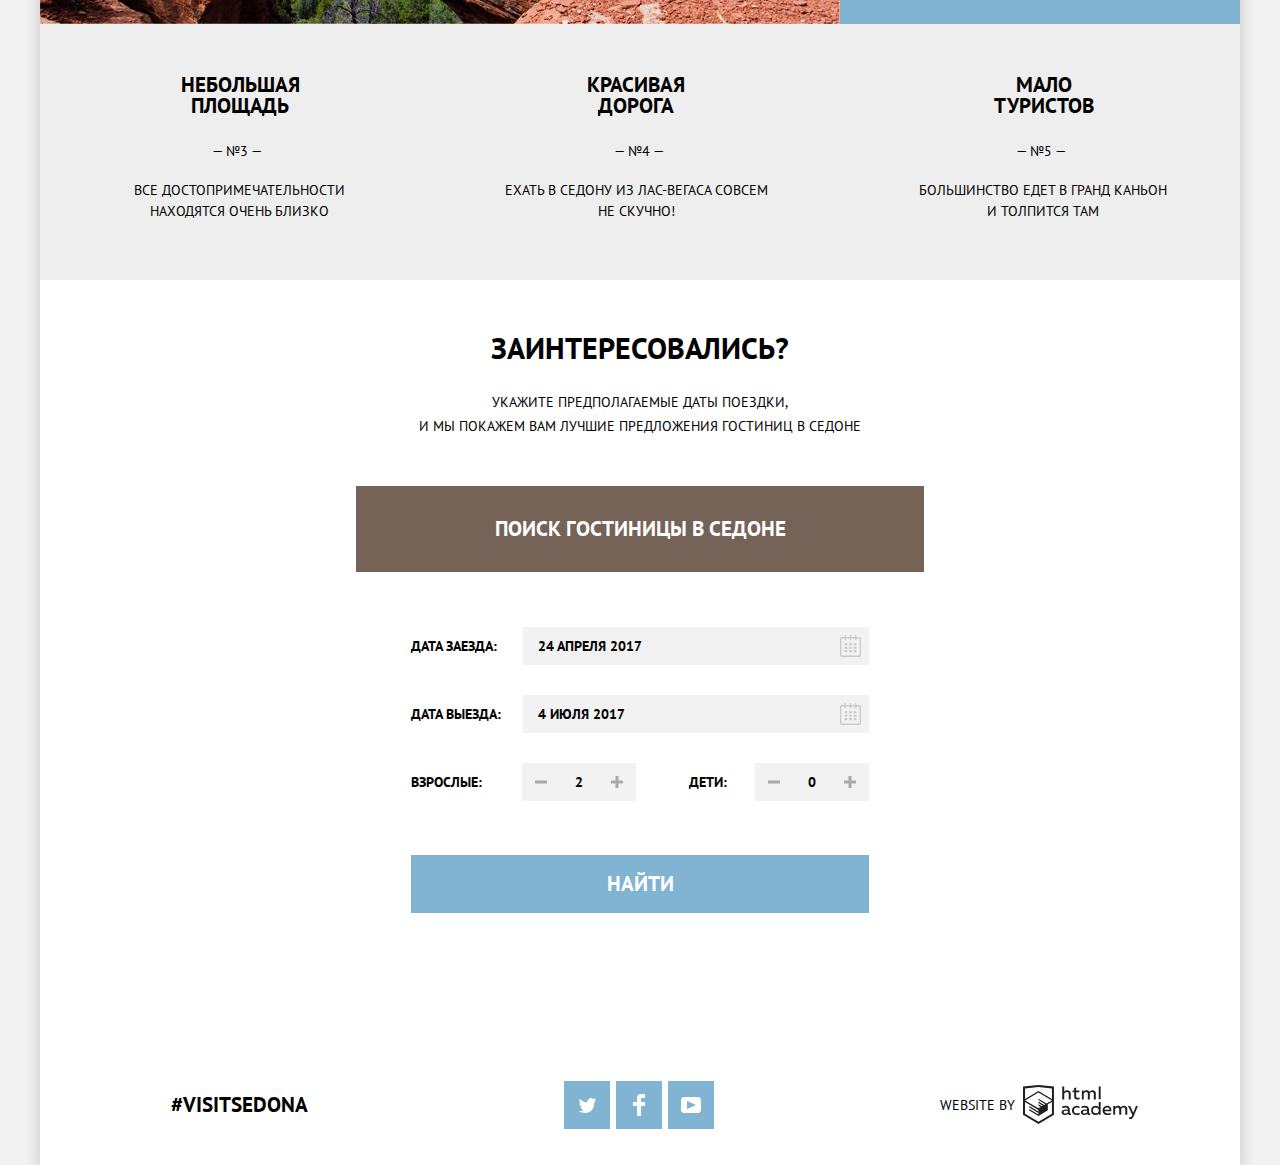
==== commit b37c5f3c: "change footer" ====
--- a/index.html
+++ b/index.html
@@ -5,7 +5,7 @@
     <title>HTML Academy: Седона</title>
     <link href="https://fonts.googleapis.com/css?family=PT+Sans:400,700&amp;subset=cyrillic" rel="stylesheet">
     <link href="css/normalize.css" rel="stylesheet">
-    <link href="css/style.min.css" rel="stylesheet">
+    <link href="css/style.css" rel="stylesheet">
   </head>
   <body>
     <header class="main-header container">
@@ -26,7 +26,7 @@
     <main class="container">
       <section class="intro">
         <h1 class="visually-hidden">Sedona</h1>
-        <img src="img/welcome.png" width="458" height="352" alt="Седона.Добро пожаловать">
+        <img src="img/welcome.svg" width="458" height="352" alt="Седона.Добро пожаловать">
       </section>
 
       <section class="features">
@@ -107,35 +107,37 @@
             <label for="arrival">Дата заезда:</label>
             <div class="wrapper-line">
               <input class="date-field" type="text" id="arrival" name="arrival" placeholder="24 апреля 2017">
-              <button class="button-calendar" type="button"></button>
+              <button class="button-calendar" type="button"><span class="visually-hidden">Выбор даты заезда</span></button>
             </div>
           </div>
           <div class="input-line">
             <label for="departure">Дата выезда:</label>
             <div class="wrapper-line">
               <input class="date-field" type="text" id="departure" name="departure" placeholder="4 июля 2017">
-              <button class="button-calendar" type="button"></button>
-          </div>
+              <button class="button-calendar" type="button"><span class="visually-hidden">Выбор даты выезда</span></button>
+            </div>
           </div>
           <div class="input-line">
             <label for="adults-amount">Взрослые:</label>
             <div class="wrapper">
-              <button class="button-minus" type="button"></button>
+              <button class="button-minus" type="button"><span class="visually-hidden">Уменьшить количество взрослых</span></button>
               <input class="number-field" type="text" id="adults-amount" name="adults-amount" placeholder="2">
-              <button class="button-plus" type="button"></button>
+              <button class="button-plus" type="button"><span class="visually-hidden">Увеличить количество взрослых</span></button>
             </div>
 
             <label class="children-amount-text" for="children-amount">Дети:</label>
             <div class="wrapper">
-              <button class="button-minus" type="button"></button>
+              <button class="button-minus" type="button"><span class="visually-hidden">Уменьшить количество детей</span></button>
               <input class="number-field" type="text" id="children-amount" name="children-amount" placeholder="0">
-              <button class="button-plus" type="button"></button>
+              <button class="button-plus" type="button"><span class="visually-hidden">Увеличить количество детей</span></button>
             </div>
           </div>
           <button class="button-search button-search-blue" type="submit">Найти</button>
         </form>
-          <iframe src="https://www.google.com/maps/embed?pb=!1m18!1m12!1m3!1d15572.247861938331!2d-111.78183728934037!3d34.86472305186174!2m3!1f0!2f0!3f0!3m2!1i1024!2i768!4f13.1!3m3!1m2!1s0x872da132f942b00d%3A0x5548c523fa6c8efd!2z0KHQtdC00L7QvdCwLCDQkNGA0LjQt9C-0L3QsCA4NjMzNiwg0KHQqNCQ!5e0!3m2!1sru!2sru!4v1552736675651" width="1200" height="473"  style="border:0" allowfullscreen></iframe>
+          <iframe src="https://www.google.com/maps/embed?pb=!1m18!1m12!1m3!1d15572.247861938331!2d-111.78183728934037!3d34.86472305186174!2m3!1f0!2f0!3f0!3m2!1i1024!2i768!4f13.1!3m3!1m2!1s0x872da132f942b00d%3A0x5548c523fa6c8efd!2z0KHQtdC00L7QvdCwLCDQkNGA0LjQt9C-0L3QsCA4NjMzNiwg0KHQqNCQ!5e0!3m2!1sru!2sru!4v1552736675651" width="1200" height="593"  style="border:0" allowfullscreen></iframe>
+          <!-- <img src="img/map.jpg" width="1200" height="593" alt="Карта"> -->
         </div>
+
       </section>
 
     </main>
@@ -157,6 +159,6 @@
       </address>
 
     </footer>
-    <script src="js/script.min.js"></script>
+    <script src="js/script.js"></script>
   </body>
 </html>
--- a/css/style.css
+++ b/css/style.css
@@ -0,0 +1,1110 @@
+body {
+  position: relative;
+  width: 1200px;
+  margin: 0 auto;
+  padding: 0;
+
+  font-weight: 400;
+  font-size: 14px;
+  line-height: 21px;
+  font-family: "PT Sans", Arial, sans-serif;
+  color: #000000;
+  text-transform: uppercase;
+
+  background-color: #f2f2f2;
+  box-shadow: 0 5px 15px rgba(0, 1, 1, 0.2);
+}
+
+.container {
+  background-color: #ffffff;
+}
+
+a {
+  text-decoration: none;
+}
+.main-navigator {
+  position: relative;
+}
+.navigation {
+  display: flex;
+  flex-wrap: wrap;
+  justify-content: space-between;
+  width: 100%;
+  min-height: 56px;
+  margin: 0;
+  padding: 0;
+
+  list-style: none;
+}
+.navigation-item {
+  display: flex;
+  flex-grow: 1;
+  flex-basis: 0;
+  justify-content: center;
+  align-items: center;
+  min-height: 56px;
+  max-width: 20%;
+}
+
+.hotels {
+  margin-left: 13px;
+}
+
+.trasparent {
+  width: 244px;
+}
+
+.navigation a {
+  display: flex;
+  align-items: center;
+  min-height: 26px;
+
+  list-style: none;
+  font-weight: 700;
+  line-height: 26px;
+  color: #000000;
+}
+
+.navigation a:active,
+.navigation a:focus {
+  color: #766357;
+}
+
+.navigation a:hover {
+  color: #81b3d2;
+}
+
+.main-logo {
+  position: absolute;
+  top: 0;
+  left: calc(50% - 70px);
+  z-index: 1;
+}
+
+.navigation a:active,
+.navigation a:focus {
+  color: rgba(0, 0, 0, 0.3);
+}
+.intro {
+  position: relative;
+
+  height: 508px;
+
+  background-image: url("../img/background-intro.jpg");
+  background-color: #8cb1d1;
+  background-repeat: no-repeat;
+  background-position: center -57px;
+}
+
+.intro::after {
+  content: "";
+  position: absolute;
+  right: 0;
+  bottom: -3px;
+  left: 0;
+
+  height: 59px;
+
+  background-image: url("../img/intro-mask.svg");
+  background-repeat: no-repeat;
+}
+.intro img {
+  display: block;
+  margin: 55px auto 0;
+}
+
+.features-list,
+.advice-list {
+  display: flex;
+  flex-wrap: wrap;
+  margin: 0;
+  padding: 0;
+
+  list-style: none;
+}
+
+.advice-item {
+  position: relative;
+
+  box-sizing: border-box;
+  width: 33.3%;
+  padding-top: 163px;
+  padding-right: 50px;
+  padding-bottom: 81px;
+  padding-left: 50px;
+}
+.advice-item .advice-heading {
+  margin-bottom: 24px;
+}
+
+.advice-item p {
+  margin-bottom: 0;
+}
+
+.advice-item::before {
+  content: "";
+  position: absolute;
+  left: 50%;
+
+  display: block;
+
+  transform: translateX(-50%);
+}
+.advice-item-house::before {
+  top: 60px;
+
+  width: 75px;
+  height: 72px;
+
+  background-image: url("../img/icon-house.svg");
+}
+.advice-item-food::before {
+  top: 60px;
+
+  width: 74px;
+  height: 70px;
+
+  background-image: url("../img/icon-food.svg");
+}
+.advice-item-gift::before {
+  top: 56px;
+
+  width: 64px;
+  height: 76px;
+
+  background-image: url("../img/icon-gift.svg");
+}
+
+.introduction-title {
+  max-width: 600px;
+  margin: 23px auto;
+
+  font-weight: 700;
+  font-size: 21px;
+  line-height: 26px;
+  text-align: center;
+}
+
+.features-introduction {
+  padding-top: 40px;
+  padding-bottom: 50px;
+}
+
+.introduction-text {
+  margin: 0;
+  margin-top: 26px;
+
+  line-height: 26px;
+  text-align: center;
+}
+
+.feature {
+  flex-grow: 1;
+
+  text-align: center;
+
+  background-color: #eeeeee;
+}
+
+.feature h3 {
+  margin-top: 0;
+
+
+  font-weight: 700;
+  font-size: 21px;
+  line-height: 21px;
+}
+
+.feature-blue {
+  display: flex;
+  flex-wrap: wrap;
+  width: 100%;
+
+  color: #ffffff;
+
+  background-color: #81b3d2;
+}
+.feature-blue .feature-content {
+  width: 33.33%;
+}
+.feature-image {
+  width: 66.67%;
+}
+.feature-content {
+  box-sizing: border-box;
+  min-height: 256px;
+  padding-top: 50px;
+  padding-right: 50px;
+  padding-left: 50px;
+}
+
+.feature-content p {
+  margin-bottom: 0;
+  margin-left: -2px;
+}
+
+.feature-content .feature-text {
+  width: 302px;
+  margin-top: -4px;
+}
+
+.feature-content .feature-text {
+  margin-top: 18px;
+}
+
+.feature-content .feature-desc {
+  width: 250px;
+  margin-top: 18px;
+  margin-left: 4px;
+  padding-left: 20px;
+}
+.feature-content .feature-desc-middle {
+  width: 270px;
+  padding-left: 11px;
+}
+.feature-content h3 {
+  width: 200px;
+  margin-bottom: 25px;
+  padding-left: 50px;
+}
+.feature-image img {
+  display: block;
+}
+
+.advice-list {
+  min-width: 100%;
+
+  background-color: #ffffff;
+}
+.advice-list p {
+  color: #333333;
+}
+.advice-list h3 {
+  color: #333333;
+}
+
+.administration-title {
+  margin-top: 50px;
+  margin-bottom: 24px;
+
+  font-size: 30px;
+  line-height: 36px;
+  text-align: center;
+}
+.administration-text {
+  margin-top: 0;
+  margin-bottom: -7px;
+
+  line-height: 24px;
+  text-align: center;
+}
+.map {
+  position: relative;
+}
+.map iframe {
+  display: block;
+}
+
+.search-hotel {
+  position: absolute;
+  top: 0;
+  left: 50%;
+
+  box-sizing: border-box;
+  width: 568px;
+  padding: 55px;
+
+  background-color: #ffffff;
+  transform: translateX(-50%);
+}
+@keyframes bounce {
+  0% {
+    transform: translate(-50%,-100px);
+  }
+  70% {
+    transform: translate(-50%, 40px);
+  }
+  90% {
+    transform: translate(-50%, -10px);
+  }
+  100% {
+    transform: translate(-50%, 0px);
+  }
+}
+
+.search-hotel-close {
+  display: none;
+
+  animation-name: bounce;
+  animation-duration: 0.6s;
+}
+.search-hotel-error {
+  animation: shake 0.6s;
+}
+.search-hotel .input-line {
+  display: flex;
+  justify-content: space-between;
+  align-items: center;
+  margin-top: 0;
+  margin-bottom: 30px;
+}
+.search-hotel .wrapper-line {
+  position: relative;
+
+  display: -webkit-box;
+  display: -ms-flexbox;
+  display: flex;
+  -webkit-box-pack: justify;
+  -ms-flex-pack: justify;
+  justify-content: space-between;
+  -webkit-box-align: center;
+  -ms-flex-align: center;
+  align-items: center;
+}
+.search-hotel label,
+.search-hotel input {
+  font-weight: 700;
+  line-height: 26px;
+  color: #000000;
+  text-transform: uppercase;
+
+  opacity: 1;
+}
+
+.search-hotel input::placeholder {
+  color: #000000;
+  opacity: 1;
+}
+
+.serch-hotel label {
+  width: 149px;
+}
+.search-hotel input {
+  background-color: #f2f2f2;
+  border: 2px solid #f2f2f2;
+  outline: none;
+}
+.search-hotel input:hover {
+  background-color: #ebebeb;
+  border: 2px solid #ebebeb;
+}
+.search-hotel input:focus {
+  background-color: #ffffff;
+  border: 2px solid #e5e5e5;
+}
+.date-field {
+  position: relative;
+
+  box-sizing: border-box;
+  width: 346px;
+  height: 38px;
+  padding-top: 4px;
+  padding-bottom: 4px;
+  padding-left: 13px;
+}
+
+.button-calendar {
+  position: absolute;
+  top: 0;
+  right: 0;
+
+  width: 38px;
+  height: 38px;
+
+  font-size: 0;
+
+  background-color: transparent;
+  background-image: url("../img/calendar-normal.svg");
+  background-repeat: no-repeat;
+  background-position: center;
+  border: 0;
+}
+
+.button-calendar:hover {
+  background-image: url(../img/calendar-hover.svg);
+}
+
+.button-calendar:active {
+  background-image: url(../img/calendar-active.svg);
+}
+
+.number-field {
+  position: relative;
+
+  box-sizing: border-box;
+  width: 38px;
+  height: 38px;
+  padding-top: 4px;
+  padding-bottom: 4px;
+
+  text-align: center;
+}
+.children-amount-text {
+  position:relative;
+  left: 12px;
+}
+.wrapper {
+  display: flex;
+}
+.button-minus,
+.button-plus {
+  position: relative;
+
+  width: 38px;
+  height: 38px;
+
+  font-size: 0;
+
+  background-color: #f2f2f2;
+  border: 0;
+}
+
+
+.button-minus::before,
+.button-plus::before,
+.button-plus::after {
+  content: "";
+  position: absolute;
+  top: 50%;
+  right: 50%;
+
+  width: 12px;
+  height: 3px;
+
+  background-color: #a9a9a9;
+  transform: translate(50%, -50%);
+}
+.button-plus::after {
+  transform: translate(50%, -50%) rotate(90deg);
+}
+
+.button-plus:hover:before,
+.button-plus:hover:after,
+.button-minus:hover:before {
+  background-color: #000000;
+}
+
+.button-plus:active:before,
+.button-plus:active:after,
+.button-minus:active:before {
+  background-color: #81b3d2;
+}
+
+.button-search {
+  display: inline-block;
+
+  font-weight: 700;
+  font-size: 21px;
+  line-height: 26px;
+  vertical-align: top;
+  color: #ffffff;
+  text-transform: uppercase;
+
+  border: none;
+}
+.button-search.button-search-brown {
+  display: block;
+  width: 568px;
+  min-height: 86px;
+  margin-top: 55px;
+  margin-right: auto;
+  margin-left: auto;
+
+  background-color: #766357;
+  background-position: center;
+}
+.button-search.button-search-brown:hover {
+  background-color: #604e43;
+}
+.button-search.button-search-brown:active {
+  color: rgba(255, 255, 255, 0.3);
+}
+.button-search.button-search-blue {
+  width: 100%;
+  height: 58px;
+  margin-top: 24px;
+
+  background-color: #81b3d2;
+  background-position: center;
+}
+.button-search.button-search-blue:hover {
+  background-color: #669ec0;
+}
+.button-search.button-search-blue:active {
+  color: rgba(255, 255, 255, 0.3);
+
+  background-color: #5496bd;
+}
+
+.main-footer {
+  display: flex;
+  padding-top: 36px;
+  padding-bottom: 36px;
+  position: absolute;
+  bottom: 0;
+  background-color: rgba(255, 255, 255, 0.9);
+  width: 1200px;
+
+}
+.footer-social {
+  display: flex;
+  justify-content: center;
+  width: 33.3%;
+  margin: 0;
+  padding: 0;
+}
+.footer-social li {
+  margin-right: 6px;
+
+  list-style: none;
+}
+.footer-social li:last-child {
+  margin-right: 0;
+}
+.footer-hashtag {
+  display: flex;
+  justify-content: center;
+  align-items: center;
+  width: 33.3%;
+  margin: 0;
+
+  font-weight: 700;
+  font-size: 21px;
+  line-height: 26px;
+}
+
+.footer-copyright {
+  display: flex;
+  justify-content: center;
+  align-items: center;
+  width: 33.3%;
+}
+.footer-text {
+  margin-right: 8px;
+
+  font-style: normal;
+  line-height: 26px;
+}
+.academy-logo {
+  display: inline-block;
+  width: 115px;
+  height: 41px;
+
+  vertical-align: top;
+
+  background-image: url("../img/logo-htmlacademy-black.svg");
+  background-repeat: no-repeat;
+  background-position: center;
+}
+.academy-logo:hover {
+  background-image: url("../img/logo-htmlacademy-blue.svg");
+}
+.academy-logo:active,
+.academy-logo:focus {
+  background-image: url("../img/logo-htmlacademy-gray.svg");
+}
+.social-button {
+  display: inline-block;
+  width: 46px;
+  height: 48px;
+
+  vertical-align: top;
+
+  background-color: #81b3d2;
+  background-repeat: no-repeat;
+  background-position: center;
+}
+.social-button:hover {
+  background-color: #669ec0;
+}
+
+.social-button:active,
+.social-button:focus {
+  background-color: #5496bd;
+}
+.social-button.twitter {
+  background-image: url("../img/twitter-normal.svg");
+}
+.social-button.twitter:active,
+.social-button.twitter:focus {
+  background-image: url("../img/twitter-active.svg");
+}
+
+.social-button.facebook {
+  background-image: url("../img/facebook-normal.svg");
+}
+.social-button.facebook:active,
+.social-button.facebook:focus {
+  background-image: url("../img/facebook-active.svg");
+}
+
+.social-button.youtube {
+  background-image: url("../img/youtube-normal.svg");
+}
+
+.social-button.youtube:active,
+.social-button.youtube:focus {
+  background-image: url("../img/youtube-active.svg");
+}
+.visually-hidden {
+  font-size: 0;
+
+  visibility: hidden;
+}
+.navigation .active {
+  color: #766357;
+}
+.options {
+  height: 217px;
+
+  background-image: url("../img/filter-background.jpg");
+  background-color: #676261;
+  background-repeat: no-repeat;
+  background-position: 50%;
+}
+
+.filters {
+  display: flex;
+  padding-right: 73px;
+  padding-left: 73px;
+
+  color: #ffffff;
+}
+.filters legend {
+  margin-bottom: 25px;
+
+  font-weight: 700;
+  font-size: 16px;
+  line-height: 21px;
+}
+
+.filters ul {
+  margin: 0;
+  padding: 0;
+
+  list-style: none;
+}
+
+.options label {
+  display: block;
+  margin-bottom: 23px;
+  padding-left: 40px;
+}
+.filter-input-checkbox {
+  position: absolute;
+
+  -webkit-appearance: none;
+     -moz-appearance: none;
+          appearance: none;
+}
+@media screen and (-ms-high-contrast: active), (-ms-high-contrast: none) {
+  .filter-input-checkbox {
+    display: none;
+  }
+  .button-plus::before,
+  .button-plus::after {
+    display: none;
+  }
+  .button-plus {
+    background-image: url("../img/plus.svg");
+    background-repeat: no-repeat;
+    background-position: center;
+  }
+  .button-plus:hover {
+    background-image: url("../img/plus-black.svg");
+  }
+  .button-plus:active {
+    background-image: url("../img/plus-blue.svg");
+  }
+}
+.check-box {
+  position: absolute;
+
+  width: 23px;
+  height: 23px;
+  margin-left: -40px;
+
+  background-image: url("../img/checkbox-off.svg");
+}
+
+.filter-input-checkbox:checked + .check-box {
+  width: 27px;
+  height: 23px;
+
+  background-image: url("../img/checkbox-on.svg");
+}
+
+.filter-input-checkbox:checked:focus + .check-box {
+  background-image: url("../img/checkbox-on.svg");
+  outline: 2px solid rgb(77, 144, 254);
+}
+
+.filter-input-checkbox:focus + .check-box {
+  background-image: url("../img/checkbox-off.svg");
+  outline: 2px solid rgb(77, 144, 254);
+}
+
+.filter-input-checkbox:disabled + .check-box {
+  background-image: url("../img/checkbox-off-disabled.svg");
+}
+
+.filter-input-checkbox:checked:disabled + .check-box {
+  background-image: url("../img/checkbox-on-disabled.svg");
+}
+
+.filters fieldset {
+  margin-top: 28px;
+  margin-bottom: 31px;
+  padding: 0;
+
+  border: none;
+}
+
+.filters .filter-infrastructure {
+  margin-right: 115px;
+}
+
+.filter-cost {
+  margin-left: auto;
+}
+
+.filter-cost .filter-cost-title {
+  margin-bottom: 9px;
+}
+.price-controls {
+  position: relative;
+
+  height: 34px;
+  margin-bottom: 20px;
+
+  font-size: 0;
+
+  border: 2px solid #ffffff;
+  border-radius: 2px;
+}
+.price-controls::after {
+  content: "";
+  position: absolute;
+  top: 50%;
+  left: 50%;
+
+  width: 2px;
+  height: 22px;
+
+  background: #ffffff;
+  transform: translate(-50%, -50%);
+}
+.price-controls label {
+  display: inline-block;
+
+  font-size: 14px;
+  line-height: 34px;
+  vertical-align: top;
+  vertical-align: top;
+
+  cursor: pointer;
+}
+.price-controls .min-price,
+.price-controls .max-price {
+  width: 90px;
+  padding-left: 67px;
+}
+.price-controls .max-price {
+  position: relative;
+  right: 10px;
+}
+.price-controls input {
+  width: 50px;
+  height: 34px;
+  margin: 0;
+
+  font: inherit;
+  color: inherit;
+
+  background: none;
+  border: none;
+}
+.range-controls {
+  position: relative;
+
+  margin-bottom: 32px;
+}
+
+.range-controls .scale {
+  height: 2px;
+
+  background: rgba(255, 255, 255, 0.3);
+}
+.range-controls .bar {
+  width: 80%;
+  height: 2px;
+
+  background: #ffffff;
+}
+.range-toggle {
+  position: absolute;
+  top: -9px;
+
+  width: 4px;
+  height: 4px;
+
+  background: #ababab;
+  border: 8px solid #ffffff;
+  border-radius: 50%;
+  box-shadow: 0 2px 1px 0 rgba(0, 1, 1, 0.2);
+  cursor: pointer;
+}
+.range-toggle:hover {
+  background: #1c4f80;
+}
+
+.range-toggle-min {
+  left: 0;
+}
+
+.range-toggle-max {
+  left: 80%;
+}
+
+.btn-transparent {
+  display: block;
+  margin: 0 auto;
+  padding: 6px 35px;
+
+  font-size: 14px;
+  line-height: 20px;
+  color: #ffffff;
+  text-transform: uppercase;
+
+  background: transparent;
+  border: 2px solid #ffffff;
+  border-radius: 2px;
+  cursor: pointer;
+}
+.btn-transparent:hover {
+  color: #000000;
+
+  background: #ffffff;
+}
+
+.catalog-list {
+  margin: 0;
+  padding: 0;
+  padding-bottom: 120px;
+  list-style: none;
+}
+
+.catalog-item-info {
+  display: flex;
+  flex-direction: column;
+  justify-content: space-between;
+  padding-left: 30px;
+}
+
+.catalog-item {
+  display: flex;
+  padding-top: 30px;
+  padding-right: 73px;
+  padding-bottom: 30px;
+  padding-left: 73px;
+
+  border-bottom: 1px solid #e5e5e5;
+}
+
+.catalog-item img {
+  display: block;
+}
+
+.catalog-item h3 {
+  margin: 0;
+
+  font-size: 21px;
+  line-height: 21px;
+  color: #000000;
+}
+
+.catalog-item h3:hover {
+  color: #81b3d2;
+}
+
+.catalog-item h3:active,
+.catalog-item h3:focus {
+  color: #cacaca;
+}
+
+.catalog-category,
+.catalog-item-price {
+  display: flex;
+  flex-direction: column;
+  margin: 0;
+
+  color: #333333;
+}
+.bottom-line {
+  display: flex;
+}
+.catalog-item-rating {
+  display: flex;
+  flex-direction: column;
+  justify-content: space-between;
+  margin-left: auto;
+
+  text-align: right;
+}
+
+.rating {
+  width: 110px;
+  height: 27px;
+  margin: 0;
+
+  line-height: 27px;
+  text-align: center;
+  color: #666666;
+
+  background-color: #f2f2f2;
+}
+
+.star {
+  display: inline-block;
+  width: 18px;
+  height: 17px;
+
+  vertical-align: top;
+
+  background-image: url("../img/star.svg");
+  background-repeat: no-repeat;
+}
+
+.sorting {
+  display: flex;
+  align-items: center;
+  height: 86px;
+  min-height: 86px;
+  padding-right: 73px;
+  padding-left: 73px;
+
+  border-bottom: 1px solid #e5e5e5;
+}
+.sorting h3 {
+  margin-right: 49px;
+
+  font-size: 21px;
+  line-height: 26px;
+}
+
+.sorting-text {
+  font-size: 12px;
+  line-height: 18px;
+}
+
+.sorting-list {
+  display: flex;
+
+  list-style: none;
+}
+
+.sorting-item {
+  margin-right: 33px;
+
+  font-size: 12px;
+  line-height: 18px;
+  color: rgba(0, 0, 0, 0.3);
+
+  border-bottom: 1px dotted #81b3d2;
+}
+.sorting-item:hover {
+  color: #81b3d2;
+}
+.sorting-item:active {
+  color: #000000;
+
+  border-bottom: none;
+}
+.sorting-item.sorting-item-selected {
+  color: #81b3d2;
+
+  border-bottom: none;
+}
+.amount-sorting {
+  margin-left: auto;
+
+  line-height: 10px;
+}
+.triangle-up {
+  display: inline-block;
+  vertical-align: top;
+  width: 11px;
+  height: 10px;
+  margin-right: 12px;
+  overflow: hidden;
+
+  background-image: url("../img/icon-up.svg");
+}
+
+.triangle-up:hover {
+  background-image: url("../img/icon-up-black.svg");
+}
+
+.triangle-up:active {
+  background-image: url("../img/icon-up-blue.svg");
+}
+
+.triangle-down {
+  display: inline-block;
+  width: 11px;
+  height: 10px;
+
+  vertical-align: top;
+
+  background-image: url("../img/icon-down.svg");
+}
+
+.current {
+  background-image: url("../img/icon-down-blue.svg");
+}
+
+.button {
+  display: inline-block;
+  height: 27px;
+  padding-right: 16px;
+  padding-left: 16px;
+
+  font-weight: 700;
+  line-height: 27px;
+  vertical-align: top;
+  color: #ffffff;
+}
+
+.catalog-item .button {
+  margin-top: 15px;
+}
+
+.button.button-brown {
+  background-color: #766357;
+}
+.button.button-brown:hover {
+  margin-right: 0;
+
+  background-color: #604e43;
+}
+
+.button.button-brown:active {
+  color: rgba(255, 255, 255, 0.3);
+
+  background-color: #604e43;
+}
+
+.button.button-blue {
+  margin-right: 6px;
+
+  background-color: #81b3d2;
+}
+
+.button.button-blue:hover {
+  background-color: #5496bd;
+}
+
+.button.button-blue:active,
+.button.button-blue:focus {
+  color: rgba(255, 255, 255, 0.3);
+}
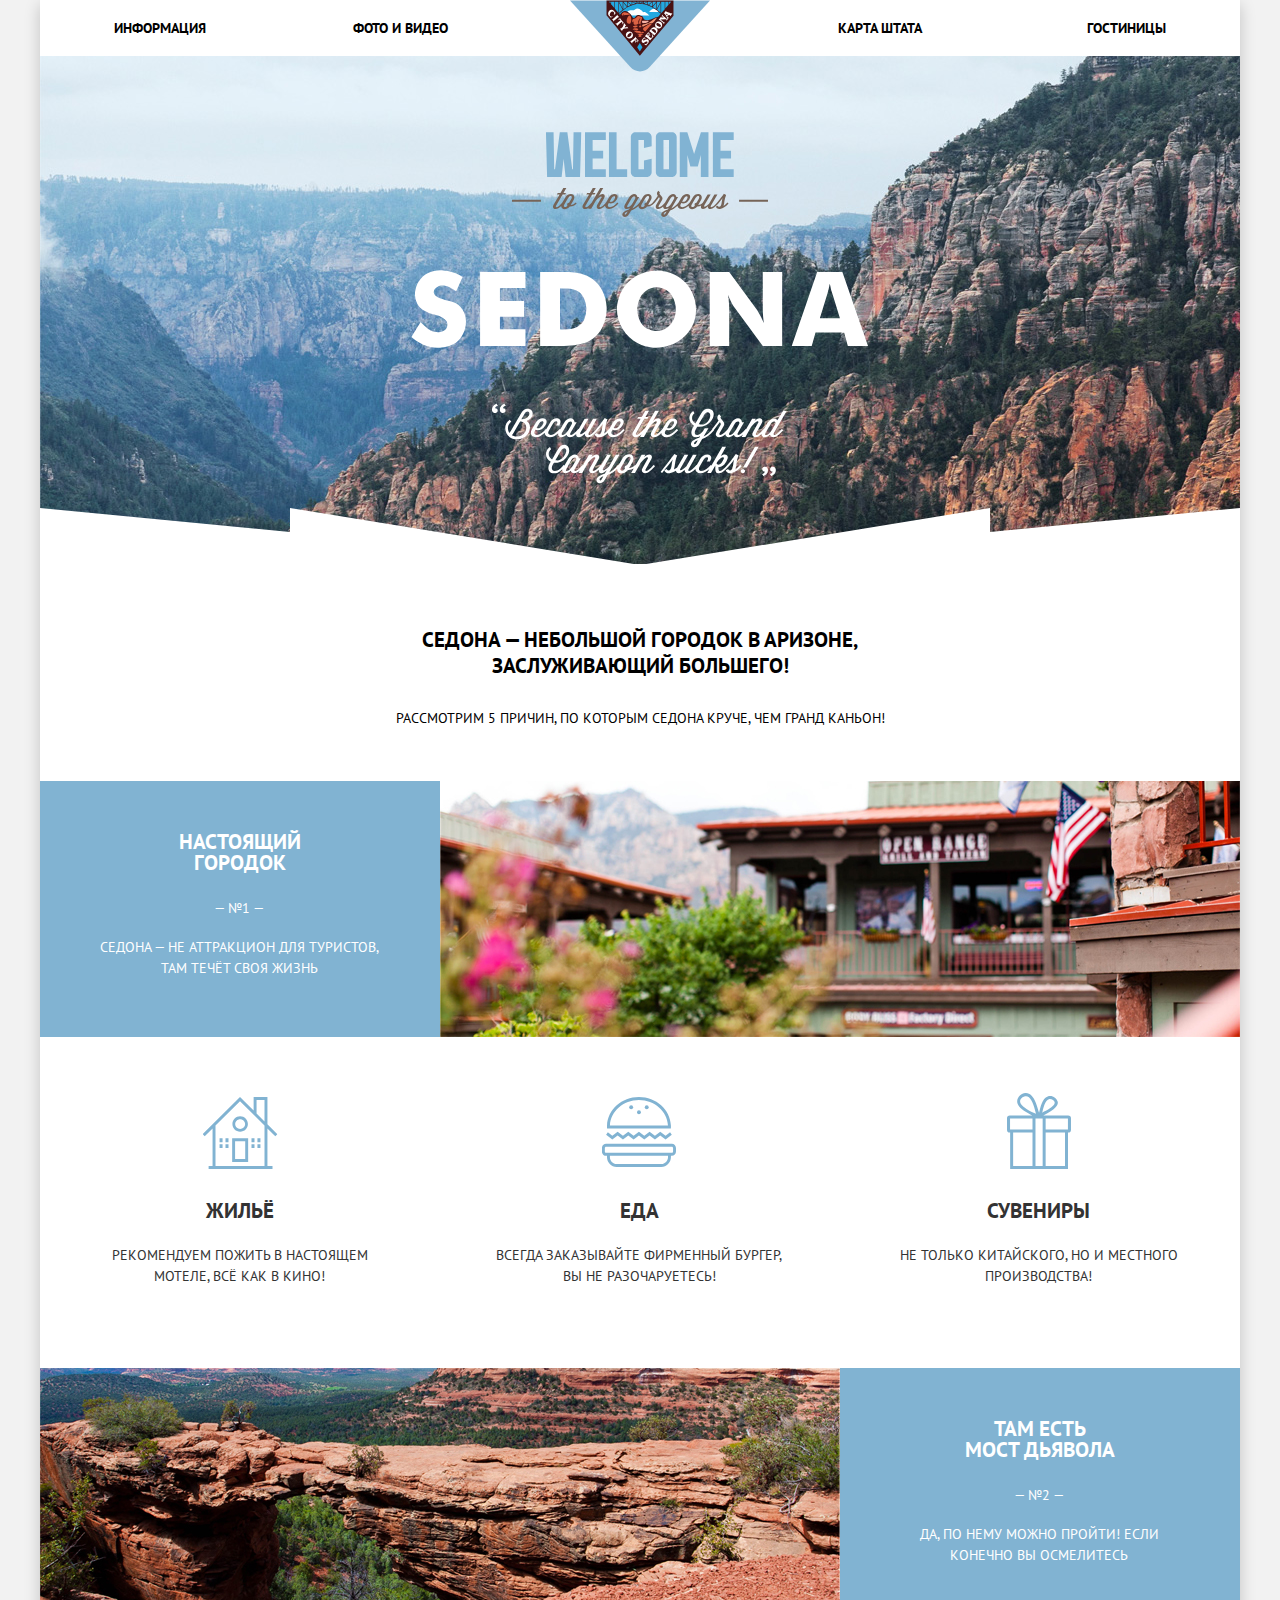
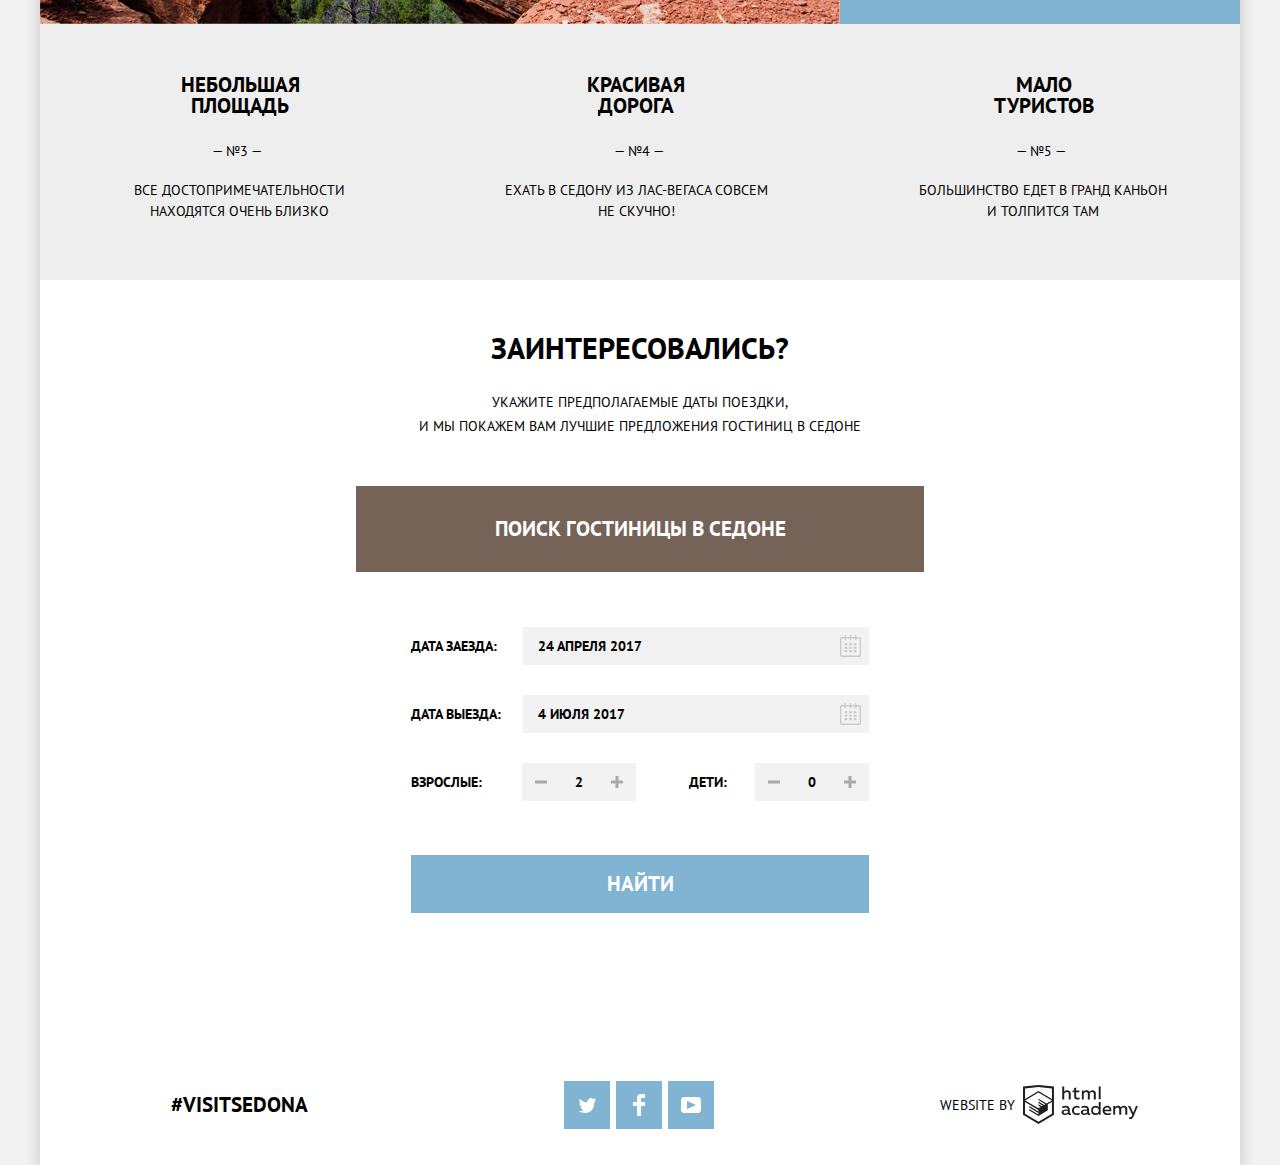
==== commit 881bd4a3: "change min files" ====
--- a/index.html
+++ b/index.html
@@ -5,7 +5,7 @@
     <title>HTML Academy: Седона</title>
     <link href="https://fonts.googleapis.com/css?family=PT+Sans:400,700&amp;subset=cyrillic" rel="stylesheet">
     <link href="css/normalize.css" rel="stylesheet">
-    <link href="css/style.css" rel="stylesheet">
+    <link href="css/style.min.css" rel="stylesheet">
   </head>
   <body>
     <header class="main-header container">
@@ -16,8 +16,7 @@
         <ul class="navigation">
           <li class="navigation-item"><a href="#">Информация</a></li>
           <li class="navigation-item"><a href="#">Фото и видео</a></li>
-          <li class="trasparent"><a href="#"></a></li>
-          <li class="navigation-item"><a href="#">Карта штата</a></li>
+          <li class="navigation-item"><a href="#">Карта штата</a>
           <li class="navigation-item"><a class="hotels" href="catalog.html">Гостиницы</a></li>
         </ul>
       </nav>
@@ -135,7 +134,6 @@
           <button class="button-search button-search-blue" type="submit">Найти</button>
         </form>
           <iframe src="https://www.google.com/maps/embed?pb=!1m18!1m12!1m3!1d15572.247861938331!2d-111.78183728934037!3d34.86472305186174!2m3!1f0!2f0!3f0!3m2!1i1024!2i768!4f13.1!3m3!1m2!1s0x872da132f942b00d%3A0x5548c523fa6c8efd!2z0KHQtdC00L7QvdCwLCDQkNGA0LjQt9C-0L3QsCA4NjMzNiwg0KHQqNCQ!5e0!3m2!1sru!2sru!4v1552736675651" width="1200" height="593"  style="border:0" allowfullscreen></iframe>
-          <!-- <img src="img/map.jpg" width="1200" height="593" alt="Карта"> -->
         </div>
 
       </section>
@@ -159,6 +157,6 @@
       </address>
 
     </footer>
-    <script src="js/script.js"></script>
+    <script src="js/script.min.js"></script>
   </body>
 </html>
--- a/css/style.min.css
+++ b/css/style.min.css
@@ -0,0 +1 @@
+body{width:1200px;margin:0 auto;padding:0;font-weight:400;font-size:14px;line-height:21px;font-family:"PT Sans",Arial,sans-serif;color:#000;text-transform:uppercase;background-color:#f2f2f2;box-shadow:0 5px 15px rgba(0,1,1,.2)}.container{background-color:#fff}a{text-decoration:none}.main-navigator,body{position:relative}.navigation{display:flex;flex-wrap:wrap;justify-content:space-between;width:100%;min-height:56px;margin:0;padding:0;list-style:none}.navigation-item{display:flex;flex-shrink:0;flex-basis:20%;justify-content:center;align-items:center;min-height:56px}.navigation-item:nth-child(2){margin-right:20%}.hotels{margin-left:13px}.navigation a{display:flex;align-items:center;min-height:26px;list-style:none;font-weight:700;line-height:26px;color:#000}.navigation a:active,.navigation a:focus{color:#766357}.catalog-item h3:hover,.navigation a:hover{color:#81b3d2}.navigation .active{color:#766357}.main-logo{position:absolute;top:0;left:calc(50% - 70px);z-index:1}.navigation a:active,.navigation a:focus{color:rgba(0,0,0,.3)}.intro,.intro::after{background-repeat:no-repeat}.intro{background-color:#8cb1d1;background-position:center -57px;position:relative;height:508px;background-image:url(../img/background-intro.jpg)}.intro::after{content:"";position:absolute;right:0;bottom:-3px;left:0;height:59px;background-image:url(../img/intro-mask.svg)}.intro img{margin:55px auto 0}.advice-list,.features-list{display:flex;flex-wrap:wrap;margin:0;padding:0;list-style:none}.advice-item{position:relative;box-sizing:border-box;width:33.3%;padding:163px 50px 81px}.advice-item .advice-heading{margin-bottom:24px}.advice-item p{margin-bottom:0}.advice-item::before{content:"";position:absolute;left:50%;display:block;transform:translateX(-50%)}.advice-item-house::before{top:60px;width:75px;height:72px;background-image:url(../img/icon-house.svg)}.advice-item-food::before{top:60px;width:74px;height:70px;background-image:url(../img/icon-food.svg)}.advice-item-gift::before{top:56px;width:64px;height:76px;background-image:url(../img/icon-gift.svg)}.introduction-title{max-width:600px;margin:23px auto;font-weight:700;font-size:21px;line-height:26px;text-align:center}.features-introduction{padding-top:40px;padding-bottom:50px}.introduction-text{margin:26px 0 0;line-height:26px;text-align:center}.feature{flex-grow:1;text-align:center;background-color:#eee}.feature h3{margin-top:0;font-weight:700;font-size:21px;line-height:21px}.feature-blue{display:flex;flex-wrap:wrap;width:100%;color:#fff;background-color:#81b3d2}.feature-blue .feature-content{width:33.33%}.feature-image{width:66.67%}.feature-content{box-sizing:border-box;min-height:256px;padding-top:50px;padding-right:50px;padding-left:50px}.feature-content p{margin-bottom:0;margin-left:-2px}.feature-content .feature-text{width:302px;margin-top:18px}.feature-content .feature-desc{width:250px;margin-top:18px;margin-left:4px;padding-left:20px}.feature-content .feature-desc-middle{width:270px;padding-left:11px}.feature-content h3{width:200px;margin-bottom:25px;padding-left:50px}.catalog-item img,.feature-image img,.intro img,.map iframe{display:block}.advice-list{min-width:100%;background-color:#fff}.advice-list h3,.advice-list p{color:#333}.administration-title{margin-top:50px;margin-bottom:24px;font-size:30px;line-height:36px;text-align:center}.administration-text{margin-top:0;margin-bottom:-7px;line-height:24px;text-align:center}.map{position:relative}.search-hotel{position:absolute;top:0;left:50%;box-sizing:border-box;width:568px;padding:55px;background-color:#fff;transform:translateX(-50%)}.search-hotel-close{display:none;animation-name:bounce;animation-duration:.6s}.search-hotel-error{animation:shake .6s}.search-hotel .input-line,.search-hotel .wrapper-line{display:flex;justify-content:space-between;align-items:center}.search-hotel .input-line{margin-top:0;margin-bottom:30px}.search-hotel .wrapper-line{position:relative;display:-webkit-box;display:-ms-flexbox;-webkit-box-pack:justify;-ms-flex-pack:justify;-webkit-box-align:center;-ms-flex-align:center}.search-hotel input,.search-hotel label{font-weight:700;line-height:26px;color:#000;text-transform:uppercase;opacity:1}.search-hotel input::placeholder{color:#000;opacity:1}.serch-hotel label{width:149px}.search-hotel input{background-color:#f2f2f2;border:2px solid #f2f2f2;outline:0}.search-hotel input:hover{background-color:#ebebeb;border:2px solid #ebebeb}.search-hotel input:focus{background-color:#fff;border:2px solid #e5e5e5}.date-field{position:relative;box-sizing:border-box;width:346px;height:38px;padding-top:4px;padding-bottom:4px;padding-left:13px}.button-calendar{position:absolute;top:0;right:0;width:38px;height:38px;font-size:0;background-color:transparent;background-image:url(../img/calendar-normal.svg);background-repeat:no-repeat;background-position:center;border:0}.button-calendar:hover{background-image:url(../img/calendar-hover.svg)}.button-calendar:active{background-image:url(../img/calendar-active.svg)}.number-field{position:relative;box-sizing:border-box;width:38px;height:38px;padding-top:4px;padding-bottom:4px;text-align:center}.children-amount-text{position:relative;left:12px}.wrapper{display:flex}.button-minus,.button-plus{position:relative;width:38px;height:38px;font-size:0;background-color:#f2f2f2;border:0}.button-minus::before,.button-plus::after,.button-plus::before{content:"";position:absolute;top:50%;right:50%;width:12px;height:3px;background-color:#a9a9a9;transform:translate(50%,-50%)}.button-plus::after{transform:translate(50%,-50%) rotate(90deg)}.button-minus:hover:before,.button-plus:hover:after,.button-plus:hover:before{background-color:#000}.button-minus:active:before,.button-plus:active:after,.button-plus:active:before{background-color:#81b3d2}.button-search{display:inline-block;font-weight:700;font-size:21px;line-height:26px;vertical-align:top;color:#fff;text-transform:uppercase;border:0}.button-search.button-search-brown{display:block;width:568px;min-height:86px;margin-top:55px;margin-right:auto;margin-left:auto;background-color:#766357;background-position:center}.button-search.button-search-brown:hover{background-color:#604e43}.button-search.button-search-brown:active{color:rgba(255,255,255,.3)}.button-search.button-search-blue{width:100%;height:58px;margin-top:24px;background-color:#81b3d2;background-position:center}.button-search.button-search-blue:hover{background-color:#669ec0}.button-search.button-search-blue:active{color:rgba(255,255,255,.3);background-color:#5496bd}.main-footer{display:flex;padding-top:36px;padding-bottom:36px;position:absolute;bottom:0;background-color:rgba(255,255,255,.9);width:1200px}.footer-social{display:flex;justify-content:center;width:33.3%;margin:0;padding:0}.footer-social li{margin-right:6px;list-style:none}.footer-social li:last-child{margin-right:0}.footer-hashtag{margin:0;font-weight:700;font-size:21px;line-height:26px}.footer-copyright,.footer-hashtag{display:flex;justify-content:center;align-items:center;width:33.3%}.footer-text{margin-right:8px;font-style:normal;line-height:26px}.academy-logo{display:inline-block;width:115px;height:41px;vertical-align:top;background-image:url(../img/logo-htmlacademy-black.svg);background-repeat:no-repeat;background-position:center}.academy-logo:hover{background-image:url(../img/logo-htmlacademy-blue.svg)}.academy-logo:active,.academy-logo:focus{background-image:url(../img/logo-htmlacademy-gray.svg)}.social-button{display:inline-block;width:46px;height:48px;vertical-align:top;background-color:#81b3d2;background-repeat:no-repeat;background-position:center}.social-button:hover{background-color:#669ec0}.social-button:active,.social-button:focus{background-color:#5496bd}.social-button.twitter{background-image:url(../img/twitter-normal.svg)}.social-button.twitter:active,.social-button.twitter:focus{background-image:url(../img/twitter-active.svg)}.social-button.facebook{background-image:url(../img/facebook-normal.svg)}.social-button.facebook:active,.social-button.facebook:focus{background-image:url(../img/facebook-active.svg)}.social-button.youtube{background-image:url(../img/youtube-normal.svg)}.social-button.youtube:active,.social-button.youtube:focus{background-image:url(../img/youtube-active.svg)}.visually-hidden{font-size:0;visibility:hidden}.options{height:217px;background-image:url(../img/filter-background.jpg);background-color:#676261;background-repeat:no-repeat;background-position:50%}.filters{display:flex;padding-right:73px;padding-left:73px;color:#fff}.filters legend{margin-bottom:25px;font-weight:700;font-size:16px;line-height:21px}.filters ul{margin:0;padding:0;list-style:none}.options label{display:block;margin-bottom:23px;padding-left:40px}.filter-input-checkbox{position:absolute;-webkit-appearance:none;-moz-appearance:none;appearance:none}@media screen and (-ms-high-contrast:active),(-ms-high-contrast:none){.button-plus::after,.button-plus::before,.filter-input-checkbox{display:none}.button-plus{background-image:url(../img/plus.svg);background-repeat:no-repeat;background-position:center}.button-plus:hover{background-image:url(../img/plus-black.svg)}.button-plus:active{background-image:url(../img/plus-blue.svg)}}.check-box{position:absolute;width:23px;height:23px;margin-left:-40px;background-image:url(../img/checkbox-off.svg)}.filter-input-checkbox:checked+.check-box{width:27px;height:23px;background-image:url(../img/checkbox-on.svg)}.filter-input-checkbox:checked:focus+.check-box{background-image:url(../img/checkbox-on.svg);outline:2px solid #4d90fe}.filter-input-checkbox:focus+.check-box{background-image:url(../img/checkbox-off.svg);outline:2px solid #4d90fe}.filter-input-checkbox:disabled+.check-box{background-image:url(../img/checkbox-off-disabled.svg)}.filter-input-checkbox:checked:disabled+.check-box{background-image:url(../img/checkbox-on-disabled.svg)}.filters fieldset{margin-top:28px;margin-bottom:31px;padding:0;border:0}.filters .filter-infrastructure{margin-right:115px}.filter-cost{margin-left:auto}.filter-cost .filter-cost-title{margin-bottom:9px}.price-controls{position:relative;height:34px;margin-bottom:20px;font-size:0;border:2px solid #fff;border-radius:2px}.price-controls::after{content:"";position:absolute;top:50%;left:50%;width:2px;height:22px;background:#fff;transform:translate(-50%,-50%)}.price-controls label{display:inline-block;font-size:14px;line-height:34px;vertical-align:top;cursor:pointer}.price-controls .max-price,.price-controls .min-price{width:90px;padding-left:67px}.price-controls .max-price{position:relative;right:10px}.price-controls input{width:50px;height:34px;margin:0;font:inherit;color:inherit;background:0 0;border:0}.range-controls{position:relative;margin-bottom:32px}.range-controls .scale{height:2px;background:rgba(255,255,255,.3)}.range-controls .bar{width:80%;height:2px;background:#fff}.range-toggle{position:absolute;top:-9px;width:4px;height:4px;background:#ababab;border:8px solid #fff;border-radius:50%;box-shadow:0 2px 1px 0 rgba(0,1,1,.2);cursor:pointer}.range-toggle:hover{background:#1c4f80}.range-toggle-min{left:0}.range-toggle-max{left:80%}.btn-transparent{display:block;margin:0 auto;padding:6px 35px;font-size:14px;line-height:20px;color:#fff;text-transform:uppercase;background:0 0;border:2px solid #fff;border-radius:2px;cursor:pointer}.btn-transparent:hover{color:#000;background:#fff}.catalog-list{margin:0;padding:0 0 120px;list-style:none}.catalog-item-info{display:flex;flex-direction:column;justify-content:space-between;padding-left:30px}.catalog-item{display:flex;padding:30px 73px;border-bottom:1px solid #e5e5e5}.catalog-item h3{margin:0;font-size:21px;line-height:21px;color:#000}.catalog-item h3:active,.catalog-item h3:focus{color:#cacaca}.catalog-category,.catalog-item-price{display:flex;flex-direction:column;margin:0;color:#333}.bottom-line{display:flex}.catalog-item-rating{display:flex;flex-direction:column;justify-content:space-between;margin-left:auto;text-align:right}.rating{width:110px;height:27px;margin:0;line-height:27px;text-align:center;color:#666;background-color:#f2f2f2}.star{display:inline-block;width:18px;height:17px;vertical-align:top;background-image:url(../img/star.svg);background-repeat:no-repeat}.sorting{display:flex;align-items:center;height:86px;min-height:86px;padding-right:73px;padding-left:73px;border-bottom:1px solid #e5e5e5}.sorting h3{margin-right:49px;font-size:21px;line-height:26px}.sorting-text{font-size:12px;line-height:18px}.sorting-list{display:flex;list-style:none}.sorting-item{margin-right:33px;font-size:12px;line-height:18px;color:rgba(0,0,0,.3);border-bottom:1px dotted #81b3d2}.sorting-item:hover{color:#81b3d2}.sorting-item:active{color:#000;border-bottom:none}.sorting-item.sorting-item-selected{color:#81b3d2;border-bottom:none}.amount-sorting{margin-left:auto;line-height:10px}.triangle-down,.triangle-up{display:inline-block;width:11px;height:10px;vertical-align:top}.triangle-up{margin-right:12px;overflow:hidden;background-image:url(../img/icon-up.svg)}.triangle-up:hover{background-image:url(../img/icon-up-black.svg)}.triangle-up:active{background-image:url(../img/icon-up-blue.svg)}.triangle-down{background-image:url(../img/icon-down.svg)}.current{background-image:url(../img/icon-down-blue.svg)}.button{display:inline-block;height:27px;padding-right:16px;padding-left:16px;font-weight:700;line-height:27px;vertical-align:top;color:#fff}.catalog-item .button{margin-top:15px}.button.button-brown{background-color:#766357}.button.button-brown:hover{margin-right:0;background-color:#604e43}.button.button-brown:active{color:rgba(255,255,255,.3);background-color:#604e43}.button.button-blue{margin-right:6px;background-color:#81b3d2}.button.button-blue:hover{background-color:#5496bd}.button.button-blue:active,.button.button-blue:focus{color:rgba(255,255,255,.3)}
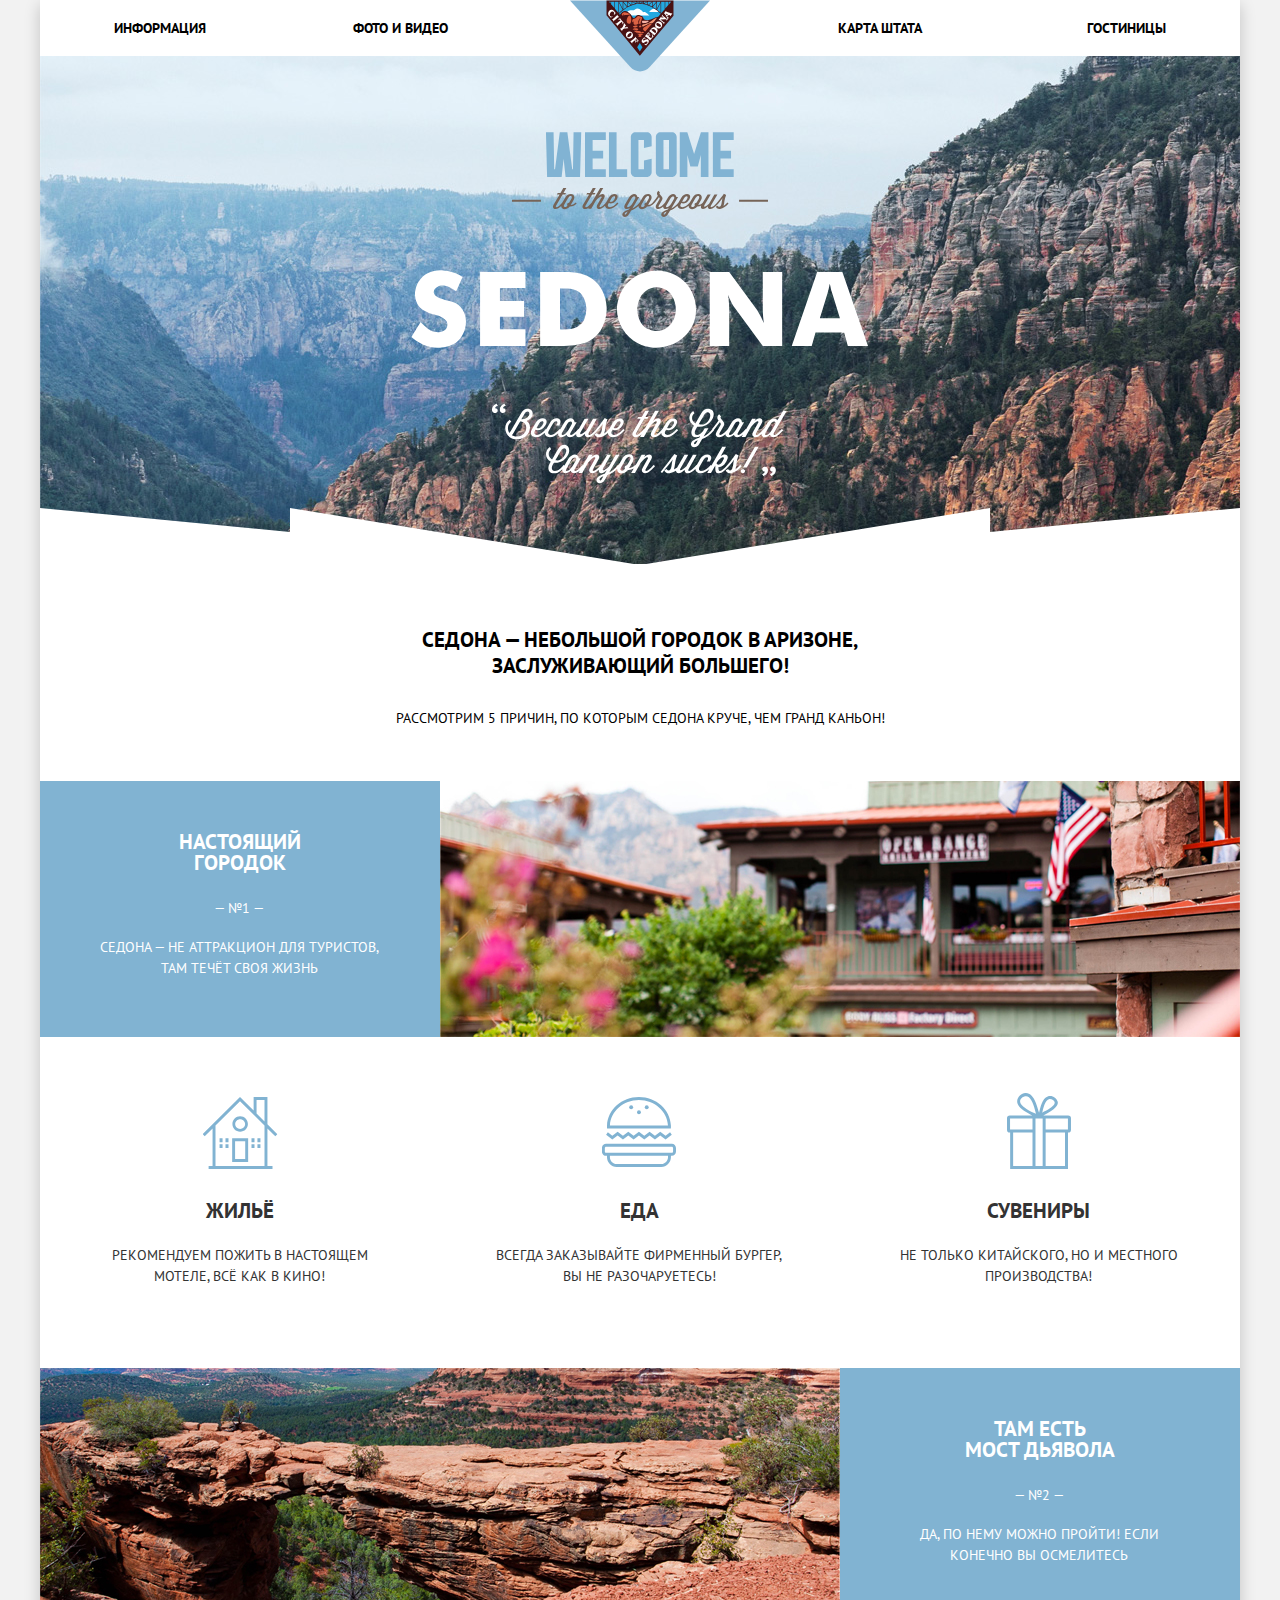
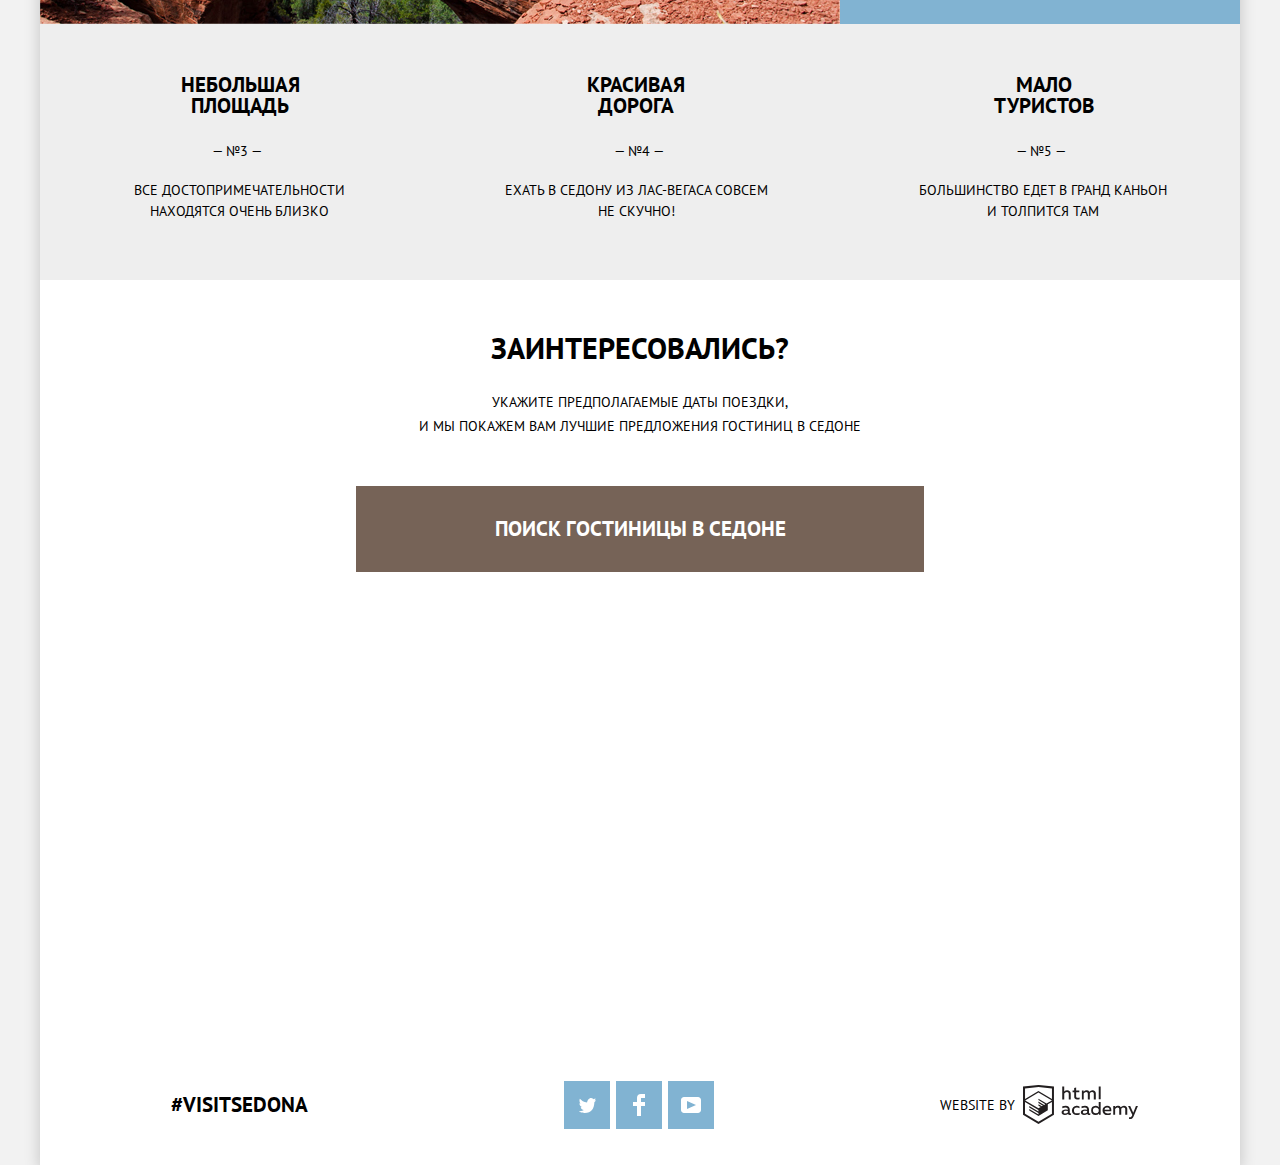
==== commit bb513fe3: "change min files" ====
--- a/index.html
+++ b/index.html
@@ -101,7 +101,7 @@
         <p class="administration-text">Укажите предполагаемые даты поездки,<br> и мы покажем вам лучшие предложения гостиниц в седоне</p>
         <button class="button-search button-search-brown" type="submit">Поиск гостиницы в Седоне</button>
         <div class="map">
-          <form class="search-hotel" action="https://echo.htmlacademy.ru/" method="post">
+          <form class="search-hotel search-hotel-open" action="https://echo.htmlacademy.ru/" method="post">
           <div class="input-line">
             <label for="arrival">Дата заезда:</label>
             <div class="wrapper-line">
--- a/css/style.min.css
+++ b/css/style.min.css
@@ -1 +1 @@
-body{width:1200px;margin:0 auto;padding:0;font-weight:400;font-size:14px;line-height:21px;font-family:"PT Sans",Arial,sans-serif;color:#000;text-transform:uppercase;background-color:#f2f2f2;box-shadow:0 5px 15px rgba(0,1,1,.2)}.container{background-color:#fff}a{text-decoration:none}.main-navigator,body{position:relative}.navigation{display:flex;flex-wrap:wrap;justify-content:space-between;width:100%;min-height:56px;margin:0;padding:0;list-style:none}.navigation-item{display:flex;flex-shrink:0;flex-basis:20%;justify-content:center;align-items:center;min-height:56px}.navigation-item:nth-child(2){margin-right:20%}.hotels{margin-left:13px}.navigation a{display:flex;align-items:center;min-height:26px;list-style:none;font-weight:700;line-height:26px;color:#000}.navigation a:active,.navigation a:focus{color:#766357}.catalog-item h3:hover,.navigation a:hover{color:#81b3d2}.navigation .active{color:#766357}.main-logo{position:absolute;top:0;left:calc(50% - 70px);z-index:1}.navigation a:active,.navigation a:focus{color:rgba(0,0,0,.3)}.intro,.intro::after{background-repeat:no-repeat}.intro{background-color:#8cb1d1;background-position:center -57px;position:relative;height:508px;background-image:url(../img/background-intro.jpg)}.intro::after{content:"";position:absolute;right:0;bottom:-3px;left:0;height:59px;background-image:url(../img/intro-mask.svg)}.intro img{margin:55px auto 0}.advice-list,.features-list{display:flex;flex-wrap:wrap;margin:0;padding:0;list-style:none}.advice-item{position:relative;box-sizing:border-box;width:33.3%;padding:163px 50px 81px}.advice-item .advice-heading{margin-bottom:24px}.advice-item p{margin-bottom:0}.advice-item::before{content:"";position:absolute;left:50%;display:block;transform:translateX(-50%)}.advice-item-house::before{top:60px;width:75px;height:72px;background-image:url(../img/icon-house.svg)}.advice-item-food::before{top:60px;width:74px;height:70px;background-image:url(../img/icon-food.svg)}.advice-item-gift::before{top:56px;width:64px;height:76px;background-image:url(../img/icon-gift.svg)}.introduction-title{max-width:600px;margin:23px auto;font-weight:700;font-size:21px;line-height:26px;text-align:center}.features-introduction{padding-top:40px;padding-bottom:50px}.introduction-text{margin:26px 0 0;line-height:26px;text-align:center}.feature{flex-grow:1;text-align:center;background-color:#eee}.feature h3{margin-top:0;font-weight:700;font-size:21px;line-height:21px}.feature-blue{display:flex;flex-wrap:wrap;width:100%;color:#fff;background-color:#81b3d2}.feature-blue .feature-content{width:33.33%}.feature-image{width:66.67%}.feature-content{box-sizing:border-box;min-height:256px;padding-top:50px;padding-right:50px;padding-left:50px}.feature-content p{margin-bottom:0;margin-left:-2px}.feature-content .feature-text{width:302px;margin-top:18px}.feature-content .feature-desc{width:250px;margin-top:18px;margin-left:4px;padding-left:20px}.feature-content .feature-desc-middle{width:270px;padding-left:11px}.feature-content h3{width:200px;margin-bottom:25px;padding-left:50px}.catalog-item img,.feature-image img,.intro img,.map iframe{display:block}.advice-list{min-width:100%;background-color:#fff}.advice-list h3,.advice-list p{color:#333}.administration-title{margin-top:50px;margin-bottom:24px;font-size:30px;line-height:36px;text-align:center}.administration-text{margin-top:0;margin-bottom:-7px;line-height:24px;text-align:center}.map{position:relative}.search-hotel{position:absolute;top:0;left:50%;box-sizing:border-box;width:568px;padding:55px;background-color:#fff;transform:translateX(-50%)}.search-hotel-close{display:none;animation-name:bounce;animation-duration:.6s}.search-hotel-error{animation:shake .6s}.search-hotel .input-line,.search-hotel .wrapper-line{display:flex;justify-content:space-between;align-items:center}.search-hotel .input-line{margin-top:0;margin-bottom:30px}.search-hotel .wrapper-line{position:relative;display:-webkit-box;display:-ms-flexbox;-webkit-box-pack:justify;-ms-flex-pack:justify;-webkit-box-align:center;-ms-flex-align:center}.search-hotel input,.search-hotel label{font-weight:700;line-height:26px;color:#000;text-transform:uppercase;opacity:1}.search-hotel input::placeholder{color:#000;opacity:1}.serch-hotel label{width:149px}.search-hotel input{background-color:#f2f2f2;border:2px solid #f2f2f2;outline:0}.search-hotel input:hover{background-color:#ebebeb;border:2px solid #ebebeb}.search-hotel input:focus{background-color:#fff;border:2px solid #e5e5e5}.date-field{position:relative;box-sizing:border-box;width:346px;height:38px;padding-top:4px;padding-bottom:4px;padding-left:13px}.button-calendar{position:absolute;top:0;right:0;width:38px;height:38px;font-size:0;background-color:transparent;background-image:url(../img/calendar-normal.svg);background-repeat:no-repeat;background-position:center;border:0}.button-calendar:hover{background-image:url(../img/calendar-hover.svg)}.button-calendar:active{background-image:url(../img/calendar-active.svg)}.number-field{position:relative;box-sizing:border-box;width:38px;height:38px;padding-top:4px;padding-bottom:4px;text-align:center}.children-amount-text{position:relative;left:12px}.wrapper{display:flex}.button-minus,.button-plus{position:relative;width:38px;height:38px;font-size:0;background-color:#f2f2f2;border:0}.button-minus::before,.button-plus::after,.button-plus::before{content:"";position:absolute;top:50%;right:50%;width:12px;height:3px;background-color:#a9a9a9;transform:translate(50%,-50%)}.button-plus::after{transform:translate(50%,-50%) rotate(90deg)}.button-minus:hover:before,.button-plus:hover:after,.button-plus:hover:before{background-color:#000}.button-minus:active:before,.button-plus:active:after,.button-plus:active:before{background-color:#81b3d2}.button-search{display:inline-block;font-weight:700;font-size:21px;line-height:26px;vertical-align:top;color:#fff;text-transform:uppercase;border:0}.button-search.button-search-brown{display:block;width:568px;min-height:86px;margin-top:55px;margin-right:auto;margin-left:auto;background-color:#766357;background-position:center}.button-search.button-search-brown:hover{background-color:#604e43}.button-search.button-search-brown:active{color:rgba(255,255,255,.3)}.button-search.button-search-blue{width:100%;height:58px;margin-top:24px;background-color:#81b3d2;background-position:center}.button-search.button-search-blue:hover{background-color:#669ec0}.button-search.button-search-blue:active{color:rgba(255,255,255,.3);background-color:#5496bd}.main-footer{display:flex;padding-top:36px;padding-bottom:36px;position:absolute;bottom:0;background-color:rgba(255,255,255,.9);width:1200px}.footer-social{display:flex;justify-content:center;width:33.3%;margin:0;padding:0}.footer-social li{margin-right:6px;list-style:none}.footer-social li:last-child{margin-right:0}.footer-hashtag{margin:0;font-weight:700;font-size:21px;line-height:26px}.footer-copyright,.footer-hashtag{display:flex;justify-content:center;align-items:center;width:33.3%}.footer-text{margin-right:8px;font-style:normal;line-height:26px}.academy-logo{display:inline-block;width:115px;height:41px;vertical-align:top;background-image:url(../img/logo-htmlacademy-black.svg);background-repeat:no-repeat;background-position:center}.academy-logo:hover{background-image:url(../img/logo-htmlacademy-blue.svg)}.academy-logo:active,.academy-logo:focus{background-image:url(../img/logo-htmlacademy-gray.svg)}.social-button{display:inline-block;width:46px;height:48px;vertical-align:top;background-color:#81b3d2;background-repeat:no-repeat;background-position:center}.social-button:hover{background-color:#669ec0}.social-button:active,.social-button:focus{background-color:#5496bd}.social-button.twitter{background-image:url(../img/twitter-normal.svg)}.social-button.twitter:active,.social-button.twitter:focus{background-image:url(../img/twitter-active.svg)}.social-button.facebook{background-image:url(../img/facebook-normal.svg)}.social-button.facebook:active,.social-button.facebook:focus{background-image:url(../img/facebook-active.svg)}.social-button.youtube{background-image:url(../img/youtube-normal.svg)}.social-button.youtube:active,.social-button.youtube:focus{background-image:url(../img/youtube-active.svg)}.visually-hidden{font-size:0;visibility:hidden}.options{height:217px;background-image:url(../img/filter-background.jpg);background-color:#676261;background-repeat:no-repeat;background-position:50%}.filters{display:flex;padding-right:73px;padding-left:73px;color:#fff}.filters legend{margin-bottom:25px;font-weight:700;font-size:16px;line-height:21px}.filters ul{margin:0;padding:0;list-style:none}.options label{display:block;margin-bottom:23px;padding-left:40px}.filter-input-checkbox{position:absolute;-webkit-appearance:none;-moz-appearance:none;appearance:none}@media screen and (-ms-high-contrast:active),(-ms-high-contrast:none){.button-plus::after,.button-plus::before,.filter-input-checkbox{display:none}.button-plus{background-image:url(../img/plus.svg);background-repeat:no-repeat;background-position:center}.button-plus:hover{background-image:url(../img/plus-black.svg)}.button-plus:active{background-image:url(../img/plus-blue.svg)}}.check-box{position:absolute;width:23px;height:23px;margin-left:-40px;background-image:url(../img/checkbox-off.svg)}.filter-input-checkbox:checked+.check-box{width:27px;height:23px;background-image:url(../img/checkbox-on.svg)}.filter-input-checkbox:checked:focus+.check-box{background-image:url(../img/checkbox-on.svg);outline:2px solid #4d90fe}.filter-input-checkbox:focus+.check-box{background-image:url(../img/checkbox-off.svg);outline:2px solid #4d90fe}.filter-input-checkbox:disabled+.check-box{background-image:url(../img/checkbox-off-disabled.svg)}.filter-input-checkbox:checked:disabled+.check-box{background-image:url(../img/checkbox-on-disabled.svg)}.filters fieldset{margin-top:28px;margin-bottom:31px;padding:0;border:0}.filters .filter-infrastructure{margin-right:115px}.filter-cost{margin-left:auto}.filter-cost .filter-cost-title{margin-bottom:9px}.price-controls{position:relative;height:34px;margin-bottom:20px;font-size:0;border:2px solid #fff;border-radius:2px}.price-controls::after{content:"";position:absolute;top:50%;left:50%;width:2px;height:22px;background:#fff;transform:translate(-50%,-50%)}.price-controls label{display:inline-block;font-size:14px;line-height:34px;vertical-align:top;cursor:pointer}.price-controls .max-price,.price-controls .min-price{width:90px;padding-left:67px}.price-controls .max-price{position:relative;right:10px}.price-controls input{width:50px;height:34px;margin:0;font:inherit;color:inherit;background:0 0;border:0}.range-controls{position:relative;margin-bottom:32px}.range-controls .scale{height:2px;background:rgba(255,255,255,.3)}.range-controls .bar{width:80%;height:2px;background:#fff}.range-toggle{position:absolute;top:-9px;width:4px;height:4px;background:#ababab;border:8px solid #fff;border-radius:50%;box-shadow:0 2px 1px 0 rgba(0,1,1,.2);cursor:pointer}.range-toggle:hover{background:#1c4f80}.range-toggle-min{left:0}.range-toggle-max{left:80%}.btn-transparent{display:block;margin:0 auto;padding:6px 35px;font-size:14px;line-height:20px;color:#fff;text-transform:uppercase;background:0 0;border:2px solid #fff;border-radius:2px;cursor:pointer}.btn-transparent:hover{color:#000;background:#fff}.catalog-list{margin:0;padding:0 0 120px;list-style:none}.catalog-item-info{display:flex;flex-direction:column;justify-content:space-between;padding-left:30px}.catalog-item{display:flex;padding:30px 73px;border-bottom:1px solid #e5e5e5}.catalog-item h3{margin:0;font-size:21px;line-height:21px;color:#000}.catalog-item h3:active,.catalog-item h3:focus{color:#cacaca}.catalog-category,.catalog-item-price{display:flex;flex-direction:column;margin:0;color:#333}.bottom-line{display:flex}.catalog-item-rating{display:flex;flex-direction:column;justify-content:space-between;margin-left:auto;text-align:right}.rating{width:110px;height:27px;margin:0;line-height:27px;text-align:center;color:#666;background-color:#f2f2f2}.star{display:inline-block;width:18px;height:17px;vertical-align:top;background-image:url(../img/star.svg);background-repeat:no-repeat}.sorting{display:flex;align-items:center;height:86px;min-height:86px;padding-right:73px;padding-left:73px;border-bottom:1px solid #e5e5e5}.sorting h3{margin-right:49px;font-size:21px;line-height:26px}.sorting-text{font-size:12px;line-height:18px}.sorting-list{display:flex;list-style:none}.sorting-item{margin-right:33px;font-size:12px;line-height:18px;color:rgba(0,0,0,.3);border-bottom:1px dotted #81b3d2}.sorting-item:hover{color:#81b3d2}.sorting-item:active{color:#000;border-bottom:none}.sorting-item.sorting-item-selected{color:#81b3d2;border-bottom:none}.amount-sorting{margin-left:auto;line-height:10px}.triangle-down,.triangle-up{display:inline-block;width:11px;height:10px;vertical-align:top}.triangle-up{margin-right:12px;overflow:hidden;background-image:url(../img/icon-up.svg)}.triangle-up:hover{background-image:url(../img/icon-up-black.svg)}.triangle-up:active{background-image:url(../img/icon-up-blue.svg)}.triangle-down{background-image:url(../img/icon-down.svg)}.current{background-image:url(../img/icon-down-blue.svg)}.button{display:inline-block;height:27px;padding-right:16px;padding-left:16px;font-weight:700;line-height:27px;vertical-align:top;color:#fff}.catalog-item .button{margin-top:15px}.button.button-brown{background-color:#766357}.button.button-brown:hover{margin-right:0;background-color:#604e43}.button.button-brown:active{color:rgba(255,255,255,.3);background-color:#604e43}.button.button-blue{margin-right:6px;background-color:#81b3d2}.button.button-blue:hover{background-color:#5496bd}.button.button-blue:active,.button.button-blue:focus{color:rgba(255,255,255,.3)}
+@keyframes bounce{0%{transform:translate(-50%,-100px)}70%{transform:translate(-50%,40px)}90%{transform:translate(-50%,-10px)}to{transform:translate(-50%,0)}}@keyframes shake{0%,20%,40%,60%,80%,to{transform:translate(-50%,0)}10%,30%,50%,70%,90%{transform:translate(-50%,40px)}}body{width:1200px;margin:0 auto;padding:0;font-weight:400;font-size:14px;line-height:21px;font-family:"PT Sans",Arial,sans-serif;color:#000;text-transform:uppercase;background-color:#f2f2f2;box-shadow:0 5px 15px rgba(0,1,1,.2)}.container{background-color:#fff}a{text-decoration:none}.main-navigator,body{position:relative}.navigation{display:flex;flex-wrap:wrap;justify-content:space-between;width:100%;min-height:56px;margin:0;padding:0;list-style:none}.navigation-item{display:flex;flex-shrink:0;flex-basis:20%;justify-content:center;align-items:center;min-height:56px}.navigation-item:nth-child(2){margin-right:20%}.hotels{margin-left:13px}.navigation a{display:flex;align-items:center;min-height:26px;list-style:none;font-weight:700;line-height:26px;color:#000}.navigation a:active,.navigation a:focus{color:#766357}.catalog-item h3:hover,.navigation a:hover{color:#81b3d2}.navigation .active{color:#766357}.main-logo{position:absolute;top:0;left:calc(50% - 70px);z-index:1}.navigation a:active,.navigation a:focus{color:rgba(0,0,0,.3)}.intro,.intro::after{background-repeat:no-repeat}.intro{background-color:#8cb1d1;background-position:center -57px;position:relative;height:508px;background-image:url(../img/background-intro.jpg)}.intro::after{content:"";position:absolute;right:0;bottom:-3px;left:0;height:59px;background-image:url(../img/intro-mask.svg)}.intro img{margin:55px auto 0}.advice-list,.features-list{display:flex;flex-wrap:wrap;margin:0;padding:0;list-style:none}.advice-item{position:relative;box-sizing:border-box;width:33.3%;padding:163px 50px 81px}.advice-item .advice-heading{margin-bottom:24px}.advice-item p{margin-bottom:0}.advice-item::before{content:"";position:absolute;left:50%;display:block;transform:translateX(-50%)}.advice-item-house::before{top:60px;width:75px;height:72px;background-image:url(../img/icon-house.svg)}.advice-item-food::before{top:60px;width:74px;height:70px;background-image:url(../img/icon-food.svg)}.advice-item-gift::before{top:56px;width:64px;height:76px;background-image:url(../img/icon-gift.svg)}.introduction-title{max-width:600px;margin:23px auto;font-weight:700;font-size:21px;line-height:26px;text-align:center}.features-introduction{padding-top:40px;padding-bottom:50px}.introduction-text{margin:26px 0 0;line-height:26px;text-align:center}.feature{flex-grow:1;text-align:center;background-color:#eee}.feature h3{margin-top:0;font-weight:700;font-size:21px;line-height:21px}.feature-blue{display:flex;flex-wrap:wrap;width:100%;color:#fff;background-color:#81b3d2}.feature-blue .feature-content{width:33.33%}.feature-image{width:66.67%}.feature-content{box-sizing:border-box;min-height:256px;padding-top:50px;padding-right:50px;padding-left:50px}.feature-content p{margin-bottom:0;margin-left:-2px}.feature-content .feature-text{width:302px;margin-top:18px}.feature-content .feature-desc{width:250px;margin-top:18px;margin-left:4px;padding-left:20px}.feature-content .feature-desc-middle{width:270px;padding-left:11px}.feature-content h3{width:200px;margin-bottom:25px;padding-left:50px}.catalog-item img,.feature-image img,.intro img,.map iframe{display:block}.advice-list{min-width:100%;background-color:#fff}.advice-list h3,.advice-list p{color:#333}.administration-title{margin-top:50px;margin-bottom:24px;font-size:30px;line-height:36px;text-align:center}.administration-text{margin-top:0;margin-bottom:-7px;line-height:24px;text-align:center}.map{position:relative}.search-hotel{position:absolute;top:0;left:50%;box-sizing:border-box;width:568px;padding:55px;background-color:#fff;transform:translateX(-50%);display:none}.search-hotel-open{display:block;animation:bounce .6s}.search-hotel-error{animation:shake .6s}.search-hotel .input-line,.search-hotel .wrapper-line{display:flex;justify-content:space-between;align-items:center}.search-hotel .input-line{margin-top:0;margin-bottom:30px}.search-hotel .wrapper-line{position:relative;display:-webkit-box;display:-ms-flexbox;-webkit-box-pack:justify;-ms-flex-pack:justify;-webkit-box-align:center;-ms-flex-align:center}.search-hotel input,.search-hotel label{font-weight:700;line-height:26px;color:#000;text-transform:uppercase;opacity:1}.search-hotel input::placeholder{color:#000;opacity:1}.serch-hotel label{width:149px}.search-hotel input{background-color:#f2f2f2;border:2px solid #f2f2f2;outline:0}.search-hotel input:hover{background-color:#ebebeb;border:2px solid #ebebeb}.search-hotel input:focus{background-color:#fff;border:2px solid #e5e5e5}.date-field{position:relative;box-sizing:border-box;width:346px;height:38px;padding-top:4px;padding-bottom:4px;padding-left:13px}.button-calendar{position:absolute;top:0;right:0;width:38px;height:38px;font-size:0;background-color:transparent;background-image:url(../img/calendar-normal.svg);background-repeat:no-repeat;background-position:center;border:0}.button-calendar:hover{background-image:url(../img/calendar-hover.svg)}.button-calendar:active{background-image:url(../img/calendar-active.svg)}.number-field{position:relative;box-sizing:border-box;width:38px;height:38px;padding-top:4px;padding-bottom:4px;text-align:center}.children-amount-text{position:relative;left:12px}.wrapper{display:flex}.button-minus,.button-plus{position:relative;width:38px;height:38px;font-size:0;background-color:#f2f2f2;border:0}.button-minus::before,.button-plus::after,.button-plus::before{content:"";position:absolute;top:50%;right:50%;width:12px;height:3px;background-color:#a9a9a9;transform:translate(50%,-50%)}.button-plus::after{transform:translate(50%,-50%) rotate(90deg)}.button-minus:hover:before,.button-plus:hover:after,.button-plus:hover:before{background-color:#000}.button-minus:active:before,.button-plus:active:after,.button-plus:active:before{background-color:#81b3d2}.button-search{display:inline-block;font-weight:700;font-size:21px;line-height:26px;vertical-align:top;color:#fff;text-transform:uppercase;border:0}.button-search.button-search-brown{display:block;width:568px;min-height:86px;margin-top:55px;margin-right:auto;margin-left:auto;background-color:#766357;background-position:center}.button-search.button-search-brown:hover{background-color:#604e43}.button-search.button-search-brown:active{color:rgba(255,255,255,.3)}.button-search.button-search-blue{width:100%;height:58px;margin-top:24px;background-color:#81b3d2;background-position:center}.button-search.button-search-blue:hover{background-color:#669ec0}.button-search.button-search-blue:active{color:rgba(255,255,255,.3);background-color:#5496bd}.main-footer{display:flex;padding-top:36px;padding-bottom:36px;position:absolute;bottom:0;background-color:rgba(255,255,255,.9);width:1200px}.footer-social{display:flex;justify-content:center;width:33.3%;margin:0;padding:0}.footer-social li{margin-right:6px;list-style:none}.footer-social li:last-child{margin-right:0}.footer-hashtag{margin:0;font-weight:700;font-size:21px;line-height:26px}.footer-copyright,.footer-hashtag{display:flex;justify-content:center;align-items:center;width:33.3%}.footer-text{margin-right:8px;font-style:normal;line-height:26px}.academy-logo{display:inline-block;width:115px;height:41px;vertical-align:top;background-image:url(../img/logo-htmlacademy-black.svg);background-repeat:no-repeat;background-position:center}.academy-logo:hover{background-image:url(../img/logo-htmlacademy-blue.svg)}.academy-logo:active,.academy-logo:focus{background-image:url(../img/logo-htmlacademy-gray.svg)}.social-button{display:inline-block;width:46px;height:48px;vertical-align:top;background-color:#81b3d2;background-repeat:no-repeat;background-position:center}.social-button:hover{background-color:#669ec0}.social-button:active,.social-button:focus{background-color:#5496bd}.social-button.twitter{background-image:url(../img/twitter-normal.svg)}.social-button.twitter:active,.social-button.twitter:focus{background-image:url(../img/twitter-active.svg)}.social-button.facebook{background-image:url(../img/facebook-normal.svg)}.social-button.facebook:active,.social-button.facebook:focus{background-image:url(../img/facebook-active.svg)}.social-button.youtube{background-image:url(../img/youtube-normal.svg)}.social-button.youtube:active,.social-button.youtube:focus{background-image:url(../img/youtube-active.svg)}.visually-hidden{font-size:0;visibility:hidden}.options{height:217px;background-image:url(../img/filter-background.jpg);background-color:#676261;background-repeat:no-repeat;background-position:50%}.filters{display:flex;padding-right:73px;padding-left:73px;color:#fff}.filters legend{margin-bottom:25px;font-weight:700;font-size:16px;line-height:21px}.filters ul{margin:0;padding:0;list-style:none}.options label{display:block;margin-bottom:23px;padding-left:40px}.filter-input-checkbox{position:absolute;-webkit-appearance:none;-moz-appearance:none;appearance:none}@media screen and (-ms-high-contrast:active),(-ms-high-contrast:none){.button-plus::after,.button-plus::before,.filter-input-checkbox{display:none}.button-plus{background-image:url(../img/plus.svg);background-repeat:no-repeat;background-position:center}.button-plus:hover{background-image:url(../img/plus-black.svg)}.button-plus:active{background-image:url(../img/plus-blue.svg)}}.check-box{position:absolute;width:23px;height:23px;margin-left:-40px;background-image:url(../img/checkbox-off.svg)}.filter-input-checkbox:checked+.check-box{width:27px;height:23px;background-image:url(../img/checkbox-on.svg)}.filter-input-checkbox:checked:focus+.check-box{background-image:url(../img/checkbox-on.svg);outline:2px solid #4d90fe}.filter-input-checkbox:focus+.check-box{background-image:url(../img/checkbox-off.svg);outline:2px solid #4d90fe}.filter-input-checkbox:disabled+.check-box{background-image:url(../img/checkbox-off-disabled.svg)}.filter-input-checkbox:checked:disabled+.check-box{background-image:url(../img/checkbox-on-disabled.svg)}.filters fieldset{margin-top:28px;margin-bottom:31px;padding:0;border:0}.filters .filter-infrastructure{margin-right:115px}.filter-cost{margin-left:auto}.filter-cost .filter-cost-title{margin-bottom:9px}.price-controls{position:relative;height:34px;margin-bottom:20px;font-size:0;border:2px solid #fff;border-radius:2px}.price-controls::after{content:"";position:absolute;top:50%;left:50%;width:2px;height:22px;background:#fff;transform:translate(-50%,-50%)}.price-controls label{display:inline-block;font-size:14px;line-height:34px;vertical-align:top;cursor:pointer}.price-controls .max-price,.price-controls .min-price{width:90px;padding-left:67px}.price-controls .max-price{position:relative;right:10px}.price-controls input{width:50px;height:34px;margin:0;font:inherit;color:inherit;background:0 0;border:0}.range-controls{position:relative;margin-bottom:32px}.range-controls .scale{height:2px;background:rgba(255,255,255,.3)}.range-controls .bar{width:80%;height:2px;background:#fff}.range-toggle{position:absolute;top:-9px;width:4px;height:4px;background:#ababab;border:8px solid #fff;border-radius:50%;box-shadow:0 2px 1px 0 rgba(0,1,1,.2);cursor:pointer}.range-toggle:hover{background:#1c4f80}.range-toggle-min{left:0}.range-toggle-max{left:80%}.btn-transparent{display:block;margin:0 auto;padding:6px 35px;font-size:14px;line-height:20px;color:#fff;text-transform:uppercase;background:0 0;border:2px solid #fff;border-radius:2px;cursor:pointer}.btn-transparent:hover{color:#000;background:#fff}.catalog-list{margin:0;padding:0 0 120px;list-style:none}.catalog-item-info{display:flex;flex-direction:column;justify-content:space-between;padding-left:30px}.catalog-item{display:flex;padding:30px 73px;border-bottom:1px solid #e5e5e5}.catalog-item h3{margin:0;font-size:21px;line-height:21px;color:#000}.catalog-item h3:active,.catalog-item h3:focus{color:#cacaca}.catalog-category,.catalog-item-price{display:flex;flex-direction:column;margin:0;color:#333}.bottom-line{display:flex}.catalog-item-rating{display:flex;flex-direction:column;justify-content:space-between;margin-left:auto;text-align:right}.rating{width:110px;height:27px;margin:0;line-height:27px;text-align:center;color:#666;background-color:#f2f2f2}.star{display:inline-block;width:18px;height:17px;vertical-align:top;background-image:url(../img/star.svg);background-repeat:no-repeat}.sorting{display:flex;align-items:center;height:86px;min-height:86px;padding-right:73px;padding-left:73px;border-bottom:1px solid #e5e5e5}.sorting h3{margin-right:49px;font-size:21px;line-height:26px}.sorting-text{font-size:12px;line-height:18px}.sorting-list{display:flex;list-style:none}.sorting-item{margin-right:33px;font-size:12px;line-height:18px;color:rgba(0,0,0,.3);border-bottom:1px dotted #81b3d2}.sorting-item:hover{color:#81b3d2}.sorting-item:active{color:#000;border-bottom:none}.sorting-item.sorting-item-selected{color:#81b3d2;border-bottom:none}.amount-sorting{margin-left:auto;line-height:10px}.triangle-down,.triangle-up{display:inline-block;width:11px;height:10px;vertical-align:top}.triangle-up{margin-right:12px;overflow:hidden;background-image:url(../img/icon-up.svg)}.triangle-up:hover{background-image:url(../img/icon-up-black.svg)}.triangle-up:active{background-image:url(../img/icon-up-blue.svg)}.triangle-down{background-image:url(../img/icon-down.svg)}.current{background-image:url(../img/icon-down-blue.svg)}.button{display:inline-block;height:27px;padding-right:16px;padding-left:16px;font-weight:700;line-height:27px;vertical-align:top;color:#fff}.catalog-item .button{margin-top:15px}.button.button-brown{background-color:#766357}.button.button-brown:hover{margin-right:0;background-color:#604e43}.button.button-brown:active{color:rgba(255,255,255,.3);background-color:#604e43}.button.button-blue{margin-right:6px;background-color:#81b3d2}.button.button-blue:hover{background-color:#5496bd}.button.button-blue:active,.button.button-blue:focus{color:rgba(255,255,255,.3)}
